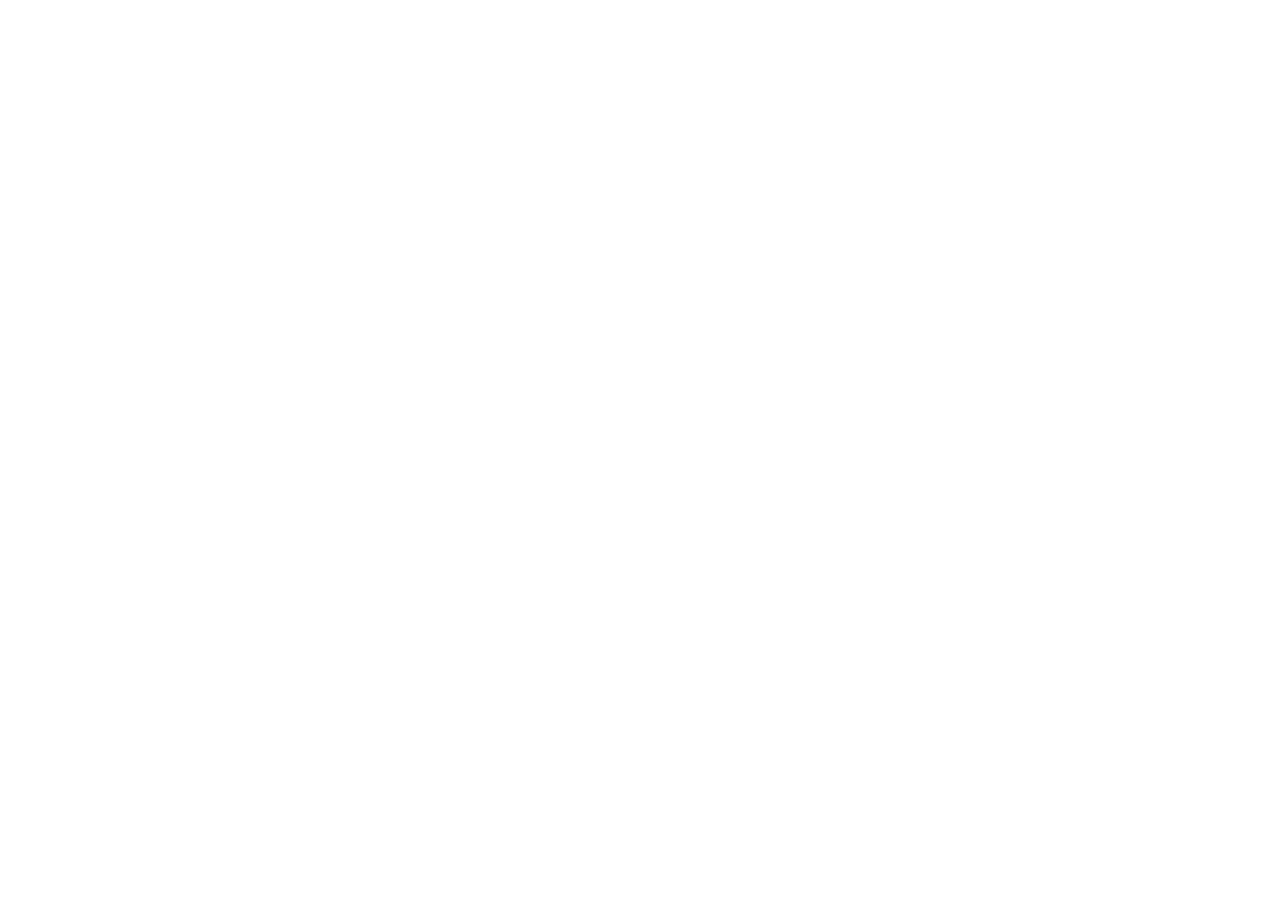
==== index.html @ 2381547c "init project" ====
<!DOCTYPE html>
<html lang="en">

<head>
    <meta charset="UTF-8">
    <meta name="viewport" content="width=device-width, initial-scale=1.0">
    <meta http-equiv="X-UA-Compatible" content="ie=edge">
    <title>Document</title>
</head>

<body>

</body>

</html>
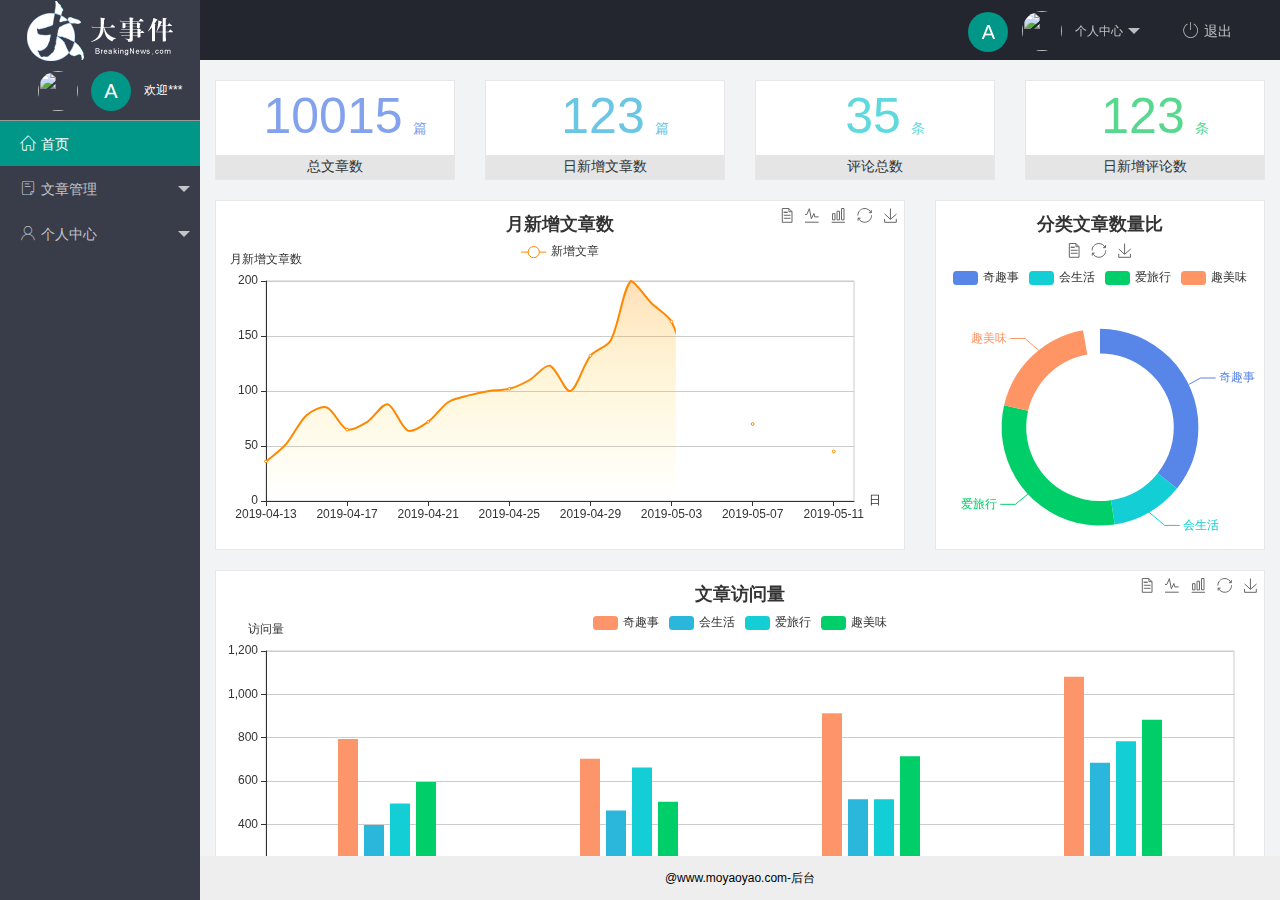
==== commit dbcacd7e: "主页功能" ====
--- a/index.html
+++ b/index.html
@@ -5,11 +5,91 @@
     <meta charset="UTF-8">
     <meta name="viewport" content="width=device-width, initial-scale=1.0">
     <meta http-equiv="X-UA-Compatible" content="ie=edge">
-    <title>Document</title>
+    <title>后台主页</title>
+    <link rel="stylesheet" href="assets/lib/layui/css/layui.css">
+    <link rel="stylesheet" href="assets/css/index.css">
+    <link rel="stylesheet" href="assets/fonts/iconfont.css">
 </head>
 
 <body>
+    <div class="layui-layout layui-layout-admin">
+        <div class="layui-header">
+            <div class="layui-logo layui-hide-xs layui-bg-black">
+                <img src="/assets/images/logo.png" " alt=" ">
+            </div>
+            <!-- 头部区域（可配合layui 已有的水平导航） -->
 
+            <ul class="layui-nav layui-layout-right ">
+                <li class="layui-nav-item layui-hide layui-show-md-inline-block ">
+                    <a href="javascript:; " class="userinfo ">
+                            <span class="text-avatar ">A</span>
+                        <img src="//tva1.sinaimg.cn/crop.0.0.118.118.180/5db11ff4gw1e77d3nqrv8j203b03cweg.jpg " class="layui-nav-img "> 个人中心
+                    </a>
+                    <dl class="layui-nav-child ">
+                        <dd><a href=" ">基本资料</a></dd>
+                        <dd><a href=" ">更换头像</a></dd>
+                        <dd><a href=" ">重置密码</a></dd>
+                    </dl>
+                </li>
+                <li class="layui-nav-item " lay-header-event="menuRight " lay-unselect>
+                    <a href="javascript:; " class="edit ">
+                        <i class="layui-icon "><span class="iconfont icon-tuichu "></span>退出</i>
+                    </a>
+                </li>
+            </ul>
+        </div>
+
+<!-- 测试 -->
+
+<!-- 结束 -->
+        <div class="layui-side layui-bg-black ">
+            <div class="layui-side-scroll ">
+                <!-- 头像区 -->
+                    <div class="userinfo ">
+                            <img src="//tva1.sinaimg.cn/crop.0.0.118.118.180/5db11ff4gw1e77d3nqrv8j203b03cweg.jpg " class="layui-nav-img "> 
+                            <span class="text-avatar ">A</span>
+                            <span id="welcome " class="welcome ">欢迎***</span>
+                        </div>
+                <!-- 左侧导航区域（可配合layui已有的垂直导航） -->
+                <ul class="layui-nav layui-nav-tree " lay-shrink="all ">
+                        <li class="layui-nav-item layui-this "><a href="/home/dashboard.html " target="fm "><span class="iconfont icon-home "></span>首页</a></li>
+                        <li class="layui-nav-item ">
+                          <a class=" " href="javascript:; "><span class="iconfont icon-16 "></span>文章管理</a>
+                          <dl class="layui-nav-child ">
+                            <dd><a href="javascript:; "><i class="layui-icon layui-icon-app "></i>文章类别</a></dd>
+                            <dd><a href="javascript:; "><i class="layui-icon layui-icon-app "></i>文章列表</a></dd>
+                            <dd><a href="javascript:; "><i class="layui-icon layui-icon-app "></i>发布文章</a></dd>
+                         
+                          </dl>
+                        </li>
+                        <li class="layui-nav-item ">
+                          <a href="javascript:; "><span class="iconfont icon-user "></span>个人中心</a>
+                          <dl class="layui-nav-child ">
+                            <dd><a href="javascript:; "><i class="layui-icon layui-icon-app "></i>基本资料</a></dd>
+                            <dd><a href="javascript:; "><i class="layui-icon layui-icon-app "></i>更换头像</a></dd>
+                            <dd><a href="javascript:; "><i class="layui-icon layui-icon-app "></i>重置密码</a></dd>
+                          </dl>
+                        </li>
+                      </ul>
+            </div>
+        </div>
+
+        <div class="layui-body ">
+            <!-- 内容主体区域 -->
+           
+            <iframe src='/home/dashboard.html' frameborder="0 " name="fm "></iframe>
+        </div>
+
+        <div class="layui-footer ">
+            <!-- 底部固定区域 -->
+           @www.moyaoyao.com-后台
+        </div>
+    </div>
+<script src="/assets/lib/layui/layui.all.js "></script>
+<script src="assets/lib/jquery.js "></script>
+<script src="/assets/js/baseAPI.js "></script>
+<script src="/assets/js/index.js "></script>
 </body>
 
+
 </html>--- a/assets/lib/layui/css/layui.css
+++ b/assets/lib/layui/css/layui.css
@@ -0,0 +1,2 @@
+/** layui-v2.5.5 MIT License By https://www.layui.com */
+ .layui-inline,img{display:inline-block;vertical-align:middle}h1,h2,h3,h4,h5,h6{font-weight:400}.layui-edge,.layui-header,.layui-inline,.layui-main{position:relative}.layui-body,.layui-edge,.layui-elip{overflow:hidden}.layui-btn,.layui-edge,.layui-inline,img{vertical-align:middle}.layui-btn,.layui-disabled,.layui-icon,.layui-unselect{-moz-user-select:none;-webkit-user-select:none;-ms-user-select:none}.layui-elip,.layui-form-checkbox span,.layui-form-pane .layui-form-label{text-overflow:ellipsis;white-space:nowrap}.layui-breadcrumb,.layui-tree-btnGroup{visibility:hidden}blockquote,body,button,dd,div,dl,dt,form,h1,h2,h3,h4,h5,h6,input,li,ol,p,pre,td,textarea,th,ul{margin:0;padding:0;-webkit-tap-highlight-color:rgba(0,0,0,0)}a:active,a:hover{outline:0}img{border:none}li{list-style:none}table{border-collapse:collapse;border-spacing:0}h4,h5,h6{font-size:100%}button,input,optgroup,option,select,textarea{font-family:inherit;font-size:inherit;font-style:inherit;font-weight:inherit;outline:0}pre{white-space:pre-wrap;white-space:-moz-pre-wrap;white-space:-pre-wrap;white-space:-o-pre-wrap;word-wrap:break-word}body{line-height:24px;font:14px Helvetica Neue,Helvetica,PingFang SC,Tahoma,Arial,sans-serif}hr{height:1px;margin:10px 0;border:0;clear:both}a{color:#333;text-decoration:none}a:hover{color:#777}a cite{font-style:normal;*cursor:pointer}.layui-border-box,.layui-border-box *{box-sizing:border-box}.layui-box,.layui-box *{box-sizing:content-box}.layui-clear{clear:both;*zoom:1}.layui-clear:after{content:'\20';clear:both;*zoom:1;display:block;height:0}.layui-inline{*display:inline;*zoom:1}.layui-edge{display:inline-block;width:0;height:0;border-width:6px;border-style:dashed;border-color:transparent}.layui-edge-top{top:-4px;border-bottom-color:#999;border-bottom-style:solid}.layui-edge-right{border-left-color:#999;border-left-style:solid}.layui-edge-bottom{top:2px;border-top-color:#999;border-top-style:solid}.layui-edge-left{border-right-color:#999;border-right-style:solid}.layui-disabled,.layui-disabled:hover{color:#d2d2d2!important;cursor:not-allowed!important}.layui-circle{border-radius:100%}.layui-show{display:block!important}.layui-hide{display:none!important}@font-face{font-family:layui-icon;src:url(../font/iconfont.eot?v=250);src:url(../font/iconfont.eot?v=250#iefix) format('embedded-opentype'),url(../font/iconfont.woff2?v=250) format('woff2'),url(../font/iconfont.woff?v=250) format('woff'),url(../font/iconfont.ttf?v=250) format('truetype'),url(../font/iconfont.svg?v=250#layui-icon) format('svg')}.layui-icon{font-family:layui-icon!important;font-size:16px;font-style:normal;-webkit-font-smoothing:antialiased;-moz-osx-font-smoothing:grayscale}.layui-icon-reply-fill:before{content:"\e611"}.layui-icon-set-fill:before{content:"\e614"}.layui-icon-menu-fill:before{content:"\e60f"}.layui-icon-search:before{content:"\e615"}.layui-icon-share:before{content:"\e641"}.layui-icon-set-sm:before{content:"\e620"}.layui-icon-engine:before{content:"\e628"}.layui-icon-close:before{content:"\1006"}.layui-icon-close-fill:before{content:"\1007"}.layui-icon-chart-screen:before{content:"\e629"}.layui-icon-star:before{content:"\e600"}.layui-icon-circle-dot:before{content:"\e617"}.layui-icon-chat:before{content:"\e606"}.layui-icon-release:before{content:"\e609"}.layui-icon-list:before{content:"\e60a"}.layui-icon-chart:before{content:"\e62c"}.layui-icon-ok-circle:before{content:"\1005"}.layui-icon-layim-theme:before{content:"\e61b"}.layui-icon-table:before{content:"\e62d"}.layui-icon-right:before{content:"\e602"}.layui-icon-left:before{content:"\e603"}.layui-icon-cart-simple:before{content:"\e698"}.layui-icon-face-cry:before{content:"\e69c"}.layui-icon-face-smile:before{content:"\e6af"}.layui-icon-survey:before{content:"\e6b2"}.layui-icon-tree:before{content:"\e62e"}.layui-icon-upload-circle:before{content:"\e62f"}.layui-icon-add-circle:before{content:"\e61f"}.layui-icon-download-circle:before{content:"\e601"}.layui-icon-templeate-1:before{content:"\e630"}.layui-icon-util:before{content:"\e631"}.layui-icon-face-surprised:before{content:"\e664"}.layui-icon-edit:before{content:"\e642"}.layui-icon-speaker:before{content:"\e645"}.layui-icon-down:before{content:"\e61a"}.layui-icon-file:before{content:"\e621"}.layui-icon-layouts:before{content:"\e632"}.layui-icon-rate-half:before{content:"\e6c9"}.layui-icon-add-circle-fine:before{content:"\e608"}.layui-icon-prev-circle:before{content:"\e633"}.layui-icon-read:before{content:"\e705"}.layui-icon-404:before{content:"\e61c"}.layui-icon-carousel:before{content:"\e634"}.layui-icon-help:before{content:"\e607"}.layui-icon-code-circle:before{content:"\e635"}.layui-icon-water:before{content:"\e636"}.layui-icon-username:before{content:"\e66f"}.layui-icon-find-fill:before{content:"\e670"}.layui-icon-about:before{content:"\e60b"}.layui-icon-location:before{content:"\e715"}.layui-icon-up:before{content:"\e619"}.layui-icon-pause:before{content:"\e651"}.layui-icon-date:before{content:"\e637"}.layui-icon-layim-uploadfile:before{content:"\e61d"}.layui-icon-delete:before{content:"\e640"}.layui-icon-play:before{content:"\e652"}.layui-icon-top:before{content:"\e604"}.layui-icon-friends:before{content:"\e612"}.layui-icon-refresh-3:before{content:"\e9aa"}.layui-icon-ok:before{content:"\e605"}.layui-icon-layer:before{content:"\e638"}.layui-icon-face-smile-fine:before{content:"\e60c"}.layui-icon-dollar:before{content:"\e659"}.layui-icon-group:before{content:"\e613"}.layui-icon-layim-download:before{content:"\e61e"}.layui-icon-picture-fine:before{content:"\e60d"}.layui-icon-link:before{content:"\e64c"}.layui-icon-diamond:before{content:"\e735"}.layui-icon-log:before{content:"\e60e"}.layui-icon-rate-solid:before{content:"\e67a"}.layui-icon-fonts-del:before{content:"\e64f"}.layui-icon-unlink:before{content:"\e64d"}.layui-icon-fonts-clear:before{content:"\e639"}.layui-icon-triangle-r:before{content:"\e623"}.layui-icon-circle:before{content:"\e63f"}.layui-icon-radio:before{content:"\e643"}.layui-icon-align-center:before{content:"\e647"}.layui-icon-align-right:before{content:"\e648"}.layui-icon-align-left:before{content:"\e649"}.layui-icon-loading-1:before{content:"\e63e"}.layui-icon-return:before{content:"\e65c"}.layui-icon-fonts-strong:before{content:"\e62b"}.layui-icon-upload:before{content:"\e67c"}.layui-icon-dialogue:before{content:"\e63a"}.layui-icon-video:before{content:"\e6ed"}.layui-icon-headset:before{content:"\e6fc"}.layui-icon-cellphone-fine:before{content:"\e63b"}.layui-icon-add-1:before{content:"\e654"}.layui-icon-face-smile-b:before{content:"\e650"}.layui-icon-fonts-html:before{content:"\e64b"}.layui-icon-form:before{content:"\e63c"}.layui-icon-cart:before{content:"\e657"}.layui-icon-camera-fill:before{content:"\e65d"}.layui-icon-tabs:before{content:"\e62a"}.layui-icon-fonts-code:before{content:"\e64e"}.layui-icon-fire:before{content:"\e756"}.layui-icon-set:before{content:"\e716"}.layui-icon-fonts-u:before{content:"\e646"}.layui-icon-triangle-d:before{content:"\e625"}.layui-icon-tips:before{content:"\e702"}.layui-icon-picture:before{content:"\e64a"}.layui-icon-more-vertical:before{content:"\e671"}.layui-icon-flag:before{content:"\e66c"}.layui-icon-loading:before{content:"\e63d"}.layui-icon-fonts-i:before{content:"\e644"}.layui-icon-refresh-1:before{content:"\e666"}.layui-icon-rmb:before{content:"\e65e"}.layui-icon-home:before{content:"\e68e"}.layui-icon-user:before{content:"\e770"}.layui-icon-notice:before{content:"\e667"}.layui-icon-login-weibo:before{content:"\e675"}.layui-icon-voice:before{content:"\e688"}.layui-icon-upload-drag:before{content:"\e681"}.layui-icon-login-qq:before{content:"\e676"}.layui-icon-snowflake:before{content:"\e6b1"}.layui-icon-file-b:before{content:"\e655"}.layui-icon-template:before{content:"\e663"}.layui-icon-auz:before{content:"\e672"}.layui-icon-console:before{content:"\e665"}.layui-icon-app:before{content:"\e653"}.layui-icon-prev:before{content:"\e65a"}.layui-icon-website:before{content:"\e7ae"}.layui-icon-next:before{content:"\e65b"}.layui-icon-component:before{content:"\e857"}.layui-icon-more:before{content:"\e65f"}.layui-icon-login-wechat:before{content:"\e677"}.layui-icon-shrink-right:before{content:"\e668"}.layui-icon-spread-left:before{content:"\e66b"}.layui-icon-camera:before{content:"\e660"}.layui-icon-note:before{content:"\e66e"}.layui-icon-refresh:before{content:"\e669"}.layui-icon-female:before{content:"\e661"}.layui-icon-male:before{content:"\e662"}.layui-icon-password:before{content:"\e673"}.layui-icon-senior:before{content:"\e674"}.layui-icon-theme:before{content:"\e66a"}.layui-icon-tread:before{content:"\e6c5"}.layui-icon-praise:before{content:"\e6c6"}.layui-icon-star-fill:before{content:"\e658"}.layui-icon-rate:before{content:"\e67b"}.layui-icon-template-1:before{content:"\e656"}.layui-icon-vercode:before{content:"\e679"}.layui-icon-cellphone:before{content:"\e678"}.layui-icon-screen-full:before{content:"\e622"}.layui-icon-screen-restore:before{content:"\e758"}.layui-icon-cols:before{content:"\e610"}.layui-icon-export:before{content:"\e67d"}.layui-icon-print:before{content:"\e66d"}.layui-icon-slider:before{content:"\e714"}.layui-icon-addition:before{content:"\e624"}.layui-icon-subtraction:before{content:"\e67e"}.layui-icon-service:before{content:"\e626"}.layui-icon-transfer:before{content:"\e691"}.layui-main{width:1140px;margin:0 auto}.layui-header{z-index:1000;height:60px}.layui-header a:hover{transition:all .5s;-webkit-transition:all .5s}.layui-side{position:fixed;left:0;top:0;bottom:0;z-index:999;width:200px;overflow-x:hidden}.layui-side-scroll{position:relative;width:220px;height:100%;overflow-x:hidden}.layui-body{position:absolute;left:200px;right:0;top:0;bottom:0;z-index:998;width:auto;overflow-y:auto;box-sizing:border-box}.layui-layout-body{overflow:hidden}.layui-layout-admin .layui-header{background-color:#23262E}.layui-layout-admin .layui-side{top:60px;width:200px;overflow-x:hidden}.layui-layout-admin .layui-body{position:fixed;top:60px;bottom:44px}.layui-layout-admin .layui-main{width:auto;margin:0 15px}.layui-layout-admin .layui-footer{position:fixed;left:200px;right:0;bottom:0;height:44px;line-height:44px;padding:0 15px;background-color:#eee}.layui-layout-admin .layui-logo{position:absolute;left:0;top:0;width:200px;height:100%;line-height:60px;text-align:center;color:#009688;font-size:16px}.layui-layout-admin .layui-header .layui-nav{background:0 0}.layui-layout-left{position:absolute!important;left:200px;top:0}.layui-layout-right{position:absolute!important;right:0;top:0}.layui-container{position:relative;margin:0 auto;padding:0 15px;box-sizing:border-box}.layui-fluid{position:relative;margin:0 auto;padding:0 15px}.layui-row:after,.layui-row:before{content:'';display:block;clear:both}.layui-col-lg1,.layui-col-lg10,.layui-col-lg11,.layui-col-lg12,.layui-col-lg2,.layui-col-lg3,.layui-col-lg4,.layui-col-lg5,.layui-col-lg6,.layui-col-lg7,.layui-col-lg8,.layui-col-lg9,.layui-col-md1,.layui-col-md10,.layui-col-md11,.layui-col-md12,.layui-col-md2,.layui-col-md3,.layui-col-md4,.layui-col-md5,.layui-col-md6,.layui-col-md7,.layui-col-md8,.layui-col-md9,.layui-col-sm1,.layui-col-sm10,.layui-col-sm11,.layui-col-sm12,.layui-col-sm2,.layui-col-sm3,.layui-col-sm4,.layui-col-sm5,.layui-col-sm6,.layui-col-sm7,.layui-col-sm8,.layui-col-sm9,.layui-col-xs1,.layui-col-xs10,.layui-col-xs11,.layui-col-xs12,.layui-col-xs2,.layui-col-xs3,.layui-col-xs4,.layui-col-xs5,.layui-col-xs6,.layui-col-xs7,.layui-col-xs8,.layui-col-xs9{position:relative;display:block;box-sizing:border-box}.layui-col-xs1,.layui-col-xs10,.layui-col-xs11,.layui-col-xs12,.layui-col-xs2,.layui-col-xs3,.layui-col-xs4,.layui-col-xs5,.layui-col-xs6,.layui-col-xs7,.layui-col-xs8,.layui-col-xs9{float:left}.layui-col-xs1{width:8.33333333%}.layui-col-xs2{width:16.66666667%}.layui-col-xs3{width:25%}.layui-col-xs4{width:33.33333333%}.layui-col-xs5{width:41.66666667%}.layui-col-xs6{width:50%}.layui-col-xs7{width:58.33333333%}.layui-col-xs8{width:66.66666667%}.layui-col-xs9{width:75%}.layui-col-xs10{width:83.33333333%}.layui-col-xs11{width:91.66666667%}.layui-col-xs12{width:100%}.layui-col-xs-offset1{margin-left:8.33333333%}.layui-col-xs-offset2{margin-left:16.66666667%}.layui-col-xs-offset3{margin-left:25%}.layui-col-xs-offset4{margin-left:33.33333333%}.layui-col-xs-offset5{margin-left:41.66666667%}.layui-col-xs-offset6{margin-left:50%}.layui-col-xs-offset7{margin-left:58.33333333%}.layui-col-xs-offset8{margin-left:66.66666667%}.layui-col-xs-offset9{margin-left:75%}.layui-col-xs-offset10{margin-left:83.33333333%}.layui-col-xs-offset11{margin-left:91.66666667%}.layui-col-xs-offset12{margin-left:100%}@media screen and (max-width:768px){.layui-hide-xs{display:none!important}.layui-show-xs-block{display:block!important}.layui-show-xs-inline{display:inline!important}.layui-show-xs-inline-block{display:inline-block!important}}@media screen and (min-width:768px){.layui-container{width:750px}.layui-hide-sm{display:none!important}.layui-show-sm-block{display:block!important}.layui-show-sm-inline{display:inline!important}.layui-show-sm-inline-block{display:inline-block!important}.layui-col-sm1,.layui-col-sm10,.layui-col-sm11,.layui-col-sm12,.layui-col-sm2,.layui-col-sm3,.layui-col-sm4,.layui-col-sm5,.layui-col-sm6,.layui-col-sm7,.layui-col-sm8,.layui-col-sm9{float:left}.layui-col-sm1{width:8.33333333%}.layui-col-sm2{width:16.66666667%}.layui-col-sm3{width:25%}.layui-col-sm4{width:33.33333333%}.layui-col-sm5{width:41.66666667%}.layui-col-sm6{width:50%}.layui-col-sm7{width:58.33333333%}.layui-col-sm8{width:66.66666667%}.layui-col-sm9{width:75%}.layui-col-sm10{width:83.33333333%}.layui-col-sm11{width:91.66666667%}.layui-col-sm12{width:100%}.layui-col-sm-offset1{margin-left:8.33333333%}.layui-col-sm-offset2{margin-left:16.66666667%}.layui-col-sm-offset3{margin-left:25%}.layui-col-sm-offset4{margin-left:33.33333333%}.layui-col-sm-offset5{margin-left:41.66666667%}.layui-col-sm-offset6{margin-left:50%}.layui-col-sm-offset7{margin-left:58.33333333%}.layui-col-sm-offset8{margin-left:66.66666667%}.layui-col-sm-offset9{margin-left:75%}.layui-col-sm-offset10{margin-left:83.33333333%}.layui-col-sm-offset11{margin-left:91.66666667%}.layui-col-sm-offset12{margin-left:100%}}@media screen and (min-width:992px){.layui-container{width:970px}.layui-hide-md{display:none!important}.layui-show-md-block{display:block!important}.layui-show-md-inline{display:inline!important}.layui-show-md-inline-block{display:inline-block!important}.layui-col-md1,.layui-col-md10,.layui-col-md11,.layui-col-md12,.layui-col-md2,.layui-col-md3,.layui-col-md4,.layui-col-md5,.layui-col-md6,.layui-col-md7,.layui-col-md8,.layui-col-md9{float:left}.layui-col-md1{width:8.33333333%}.layui-col-md2{width:16.66666667%}.layui-col-md3{width:25%}.layui-col-md4{width:33.33333333%}.layui-col-md5{width:41.66666667%}.layui-col-md6{width:50%}.layui-col-md7{width:58.33333333%}.layui-col-md8{width:66.66666667%}.layui-col-md9{width:75%}.layui-col-md10{width:83.33333333%}.layui-col-md11{width:91.66666667%}.layui-col-md12{width:100%}.layui-col-md-offset1{margin-left:8.33333333%}.layui-col-md-offset2{margin-left:16.66666667%}.layui-col-md-offset3{margin-left:25%}.layui-col-md-offset4{margin-left:33.33333333%}.layui-col-md-offset5{margin-left:41.66666667%}.layui-col-md-offset6{margin-left:50%}.layui-col-md-offset7{margin-left:58.33333333%}.layui-col-md-offset8{margin-left:66.66666667%}.layui-col-md-offset9{margin-left:75%}.layui-col-md-offset10{margin-left:83.33333333%}.layui-col-md-offset11{margin-left:91.66666667%}.layui-col-md-offset12{margin-left:100%}}@media screen and (min-width:1200px){.layui-container{width:1170px}.layui-hide-lg{display:none!important}.layui-show-lg-block{display:block!important}.layui-show-lg-inline{display:inline!important}.layui-show-lg-inline-block{display:inline-block!important}.layui-col-lg1,.layui-col-lg10,.layui-col-lg11,.layui-col-lg12,.layui-col-lg2,.layui-col-lg3,.layui-col-lg4,.layui-col-lg5,.layui-col-lg6,.layui-col-lg7,.layui-col-lg8,.layui-col-lg9{float:left}.layui-col-lg1{width:8.33333333%}.layui-col-lg2{width:16.66666667%}.layui-col-lg3{width:25%}.layui-col-lg4{width:33.33333333%}.layui-col-lg5{width:41.66666667%}.layui-col-lg6{width:50%}.layui-col-lg7{width:58.33333333%}.layui-col-lg8{width:66.66666667%}.layui-col-lg9{width:75%}.layui-col-lg10{width:83.33333333%}.layui-col-lg11{width:91.66666667%}.layui-col-lg12{width:100%}.layui-col-lg-offset1{margin-left:8.33333333%}.layui-col-lg-offset2{margin-left:16.66666667%}.layui-col-lg-offset3{margin-left:25%}.layui-col-lg-offset4{margin-left:33.33333333%}.layui-col-lg-offset5{margin-left:41.66666667%}.layui-col-lg-offset6{margin-left:50%}.layui-col-lg-offset7{margin-left:58.33333333%}.layui-col-lg-offset8{margin-left:66.66666667%}.layui-col-lg-offset9{margin-left:75%}.layui-col-lg-offset10{margin-left:83.33333333%}.layui-col-lg-offset11{margin-left:91.66666667%}.layui-col-lg-offset12{margin-left:100%}}.layui-col-space1{margin:-.5px}.layui-col-space1>*{padding:.5px}.layui-col-space3{margin:-1.5px}.layui-col-space3>*{padding:1.5px}.layui-col-space5{margin:-2.5px}.layui-col-space5>*{padding:2.5px}.layui-col-space8{margin:-3.5px}.layui-col-space8>*{padding:3.5px}.layui-col-space10{margin:-5px}.layui-col-space10>*{padding:5px}.layui-col-space12{margin:-6px}.layui-col-space12>*{padding:6px}.layui-col-space15{margin:-7.5px}.layui-col-space15>*{padding:7.5px}.layui-col-space18{margin:-9px}.layui-col-space18>*{padding:9px}.layui-col-space20{margin:-10px}.layui-col-space20>*{padding:10px}.layui-col-space22{margin:-11px}.layui-col-space22>*{padding:11px}.layui-col-space25{margin:-12.5px}.layui-col-space25>*{padding:12.5px}.layui-col-space30{margin:-15px}.layui-col-space30>*{padding:15px}.layui-btn,.layui-input,.layui-select,.layui-textarea,.layui-upload-button{outline:0;-webkit-appearance:none;transition:all .3s;-webkit-transition:all .3s;box-sizing:border-box}.layui-elem-quote{margin-bottom:10px;padding:15px;line-height:22px;border-left:5px solid #009688;border-radius:0 2px 2px 0;background-color:#f2f2f2}.layui-quote-nm{border-style:solid;border-width:1px 1px 1px 5px;background:0 0}.layui-elem-field{margin-bottom:10px;padding:0;border-width:1px;border-style:solid}.layui-elem-field legend{margin-left:20px;padding:0 10px;font-size:20px;font-weight:300}.layui-field-title{margin:10px 0 20px;border-width:1px 0 0}.layui-field-box{padding:10px 15px}.layui-field-title .layui-field-box{padding:10px 0}.layui-progress{position:relative;height:6px;border-radius:20px;background-color:#e2e2e2}.layui-progress-bar{position:absolute;left:0;top:0;width:0;max-width:100%;height:6px;border-radius:20px;text-align:right;background-color:#5FB878;transition:all .3s;-webkit-transition:all .3s}.layui-progress-big,.layui-progress-big .layui-progress-bar{height:18px;line-height:18px}.layui-progress-text{position:relative;top:-20px;line-height:18px;font-size:12px;color:#666}.layui-progress-big .layui-progress-text{position:static;padding:0 10px;color:#fff}.layui-collapse{border-width:1px;border-style:solid;border-radius:2px}.layui-colla-content,.layui-colla-item{border-top-width:1px;border-top-style:solid}.layui-colla-item:first-child{border-top:none}.layui-colla-title{position:relative;height:42px;line-height:42px;padding:0 15px 0 35px;color:#333;background-color:#f2f2f2;cursor:pointer;font-size:14px;overflow:hidden}.layui-colla-content{display:none;padding:10px 15px;line-height:22px;color:#666}.layui-colla-icon{position:absolute;left:15px;top:0;font-size:14px}.layui-card{margin-bottom:15px;border-radius:2px;background-color:#fff;box-shadow:0 1px 2px 0 rgba(0,0,0,.05)}.layui-card:last-child{margin-bottom:0}.layui-card-header{position:relative;height:42px;line-height:42px;padding:0 15px;border-bottom:1px solid #f6f6f6;color:#333;border-radius:2px 2px 0 0;font-size:14px}.layui-bg-black,.layui-bg-blue,.layui-bg-cyan,.layui-bg-green,.layui-bg-orange,.layui-bg-red{color:#fff!important}.layui-card-body{position:relative;padding:10px 15px;line-height:24px}.layui-card-body[pad15]{padding:15px}.layui-card-body[pad20]{padding:20px}.layui-card-body .layui-table{margin:5px 0}.layui-card .layui-tab{margin:0}.layui-panel-window{position:relative;padding:15px;border-radius:0;border-top:5px solid #E6E6E6;background-color:#fff}.layui-auxiliar-moving{position:fixed;left:0;right:0;top:0;bottom:0;width:100%;height:100%;background:0 0;z-index:9999999999}.layui-form-label,.layui-form-mid,.layui-form-select,.layui-input-block,.layui-input-inline,.layui-textarea{position:relative}.layui-bg-red{background-color:#FF5722!important}.layui-bg-orange{background-color:#FFB800!important}.layui-bg-green{background-color:#009688!important}.layui-bg-cyan{background-color:#2F4056!important}.layui-bg-blue{background-color:#1E9FFF!important}.layui-bg-black{background-color:#393D49!important}.layui-bg-gray{background-color:#eee!important;color:#666!important}.layui-badge-rim,.layui-colla-content,.layui-colla-item,.layui-collapse,.layui-elem-field,.layui-form-pane .layui-form-item[pane],.layui-form-pane .layui-form-label,.layui-input,.layui-layedit,.layui-layedit-tool,.layui-quote-nm,.layui-select,.layui-tab-bar,.layui-tab-card,.layui-tab-title,.layui-tab-title .layui-this:after,.layui-textarea{border-color:#e6e6e6}.layui-timeline-item:before,hr{background-color:#e6e6e6}.layui-text{line-height:22px;font-size:14px;color:#666}.layui-text h1,.layui-text h2,.layui-text h3{font-weight:500;color:#333}.layui-text h1{font-size:30px}.layui-text h2{font-size:24px}.layui-text h3{font-size:18px}.layui-text a:not(.layui-btn){color:#01AAED}.layui-text a:not(.layui-btn):hover{text-decoration:underline}.layui-text ul{padding:5px 0 5px 15px}.layui-text ul li{margin-top:5px;list-style-type:disc}.layui-text em,.layui-word-aux{color:#999!important;padding:0 5px!important}.layui-btn{display:inline-block;height:38px;line-height:38px;padding:0 18px;background-color:#009688;color:#fff;white-space:nowrap;text-align:center;font-size:14px;border:none;border-radius:2px;cursor:pointer}.layui-btn:hover{opacity:.8;filter:alpha(opacity=80);color:#fff}.layui-btn:active{opacity:1;filter:alpha(opacity=100)}.layui-btn+.layui-btn{margin-left:10px}.layui-btn-container{font-size:0}.layui-btn-container .layui-btn{margin-right:10px;margin-bottom:10px}.layui-btn-container .layui-btn+.layui-btn{margin-left:0}.layui-table .layui-btn-container .layui-btn{margin-bottom:9px}.layui-btn-radius{border-radius:100px}.layui-btn .layui-icon{margin-right:3px;font-size:18px;vertical-align:bottom;vertical-align:middle\9}.layui-btn-primary{border:1px solid #C9C9C9;background-color:#fff;color:#555}.layui-btn-primary:hover{border-color:#009688;color:#333}.layui-btn-normal{background-color:#1E9FFF}.layui-btn-warm{background-color:#FFB800}.layui-btn-danger{background-color:#FF5722}.layui-btn-checked{background-color:#5FB878}.layui-btn-disabled,.layui-btn-disabled:active,.layui-btn-disabled:hover{border:1px solid #e6e6e6;background-color:#FBFBFB;color:#C9C9C9;cursor:not-allowed;opacity:1}.layui-btn-lg{height:44px;line-height:44px;padding:0 25px;font-size:16px}.layui-btn-sm{height:30px;line-height:30px;padding:0 10px;font-size:12px}.layui-btn-sm i{font-size:16px!important}.layui-btn-xs{height:22px;line-height:22px;padding:0 5px;font-size:12px}.layui-btn-xs i{font-size:14px!important}.layui-btn-group{display:inline-block;vertical-align:middle;font-size:0}.layui-btn-group .layui-btn{margin-left:0!important;margin-right:0!important;border-left:1px solid rgba(255,255,255,.5);border-radius:0}.layui-btn-group .layui-btn-primary{border-left:none}.layui-btn-group .layui-btn-primary:hover{border-color:#C9C9C9;color:#009688}.layui-btn-group .layui-btn:first-child{border-left:none;border-radius:2px 0 0 2px}.layui-btn-group .layui-btn-primary:first-child{border-left:1px solid #c9c9c9}.layui-btn-group .layui-btn:last-child{border-radius:0 2px 2px 0}.layui-btn-group .layui-btn+.layui-btn{margin-left:0}.layui-btn-group+.layui-btn-group{margin-left:10px}.layui-btn-fluid{width:100%}.layui-input,.layui-select,.layui-textarea{height:38px;line-height:1.3;line-height:38px\9;border-width:1px;border-style:solid;background-color:#fff;border-radius:2px}.layui-input::-webkit-input-placeholder,.layui-select::-webkit-input-placeholder,.layui-textarea::-webkit-input-placeholder{line-height:1.3}.layui-input,.layui-textarea{display:block;width:100%;padding-left:10px}.layui-input:hover,.layui-textarea:hover{border-color:#D2D2D2!important}.layui-input:focus,.layui-textarea:focus{border-color:#C9C9C9!important}.layui-textarea{min-height:100px;height:auto;line-height:20px;padding:6px 10px;resize:vertical}.layui-select{padding:0 10px}.layui-form input[type=checkbox],.layui-form input[type=radio],.layui-form select{display:none}.layui-form [lay-ignore]{display:initial}.layui-form-item{margin-bottom:15px;clear:both;*zoom:1}.layui-form-item:after{content:'\20';clear:both;*zoom:1;display:block;height:0}.layui-form-label{float:left;display:block;padding:9px 15px;width:80px;font-weight:400;line-height:20px;text-align:right}.layui-form-label-col{display:block;float:none;padding:9px 0;line-height:20px;text-align:left}.layui-form-item .layui-inline{margin-bottom:5px;margin-right:10px}.layui-input-block{margin-left:110px;min-height:36px}.layui-input-inline{display:inline-block;vertical-align:middle}.layui-form-item .layui-input-inline{float:left;width:190px;margin-right:10px}.layui-form-text .layui-input-inline{width:auto}.layui-form-mid{float:left;display:block;padding:9px 0!important;line-height:20px;margin-right:10px}.layui-form-danger+.layui-form-select .layui-input,.layui-form-danger:focus{border-color:#FF5722!important}.layui-form-select .layui-input{padding-right:30px;cursor:pointer}.layui-form-select .layui-edge{position:absolute;right:10px;top:50%;margin-top:-3px;cursor:pointer;border-width:6px;border-top-color:#c2c2c2;border-top-style:solid;transition:all .3s;-webkit-transition:all .3s}.layui-form-select dl{display:none;position:absolute;left:0;top:42px;padding:5px 0;z-index:899;min-width:100%;border:1px solid #d2d2d2;max-height:300px;overflow-y:auto;background-color:#fff;border-radius:2px;box-shadow:0 2px 4px rgba(0,0,0,.12);box-sizing:border-box}.layui-form-select dl dd,.layui-form-select dl dt{padding:0 10px;line-height:36px;white-space:nowrap;overflow:hidden;text-overflow:ellipsis}.layui-form-select dl dt{font-size:12px;color:#999}.layui-form-select dl dd{cursor:pointer}.layui-form-select dl dd:hover{background-color:#f2f2f2;-webkit-transition:.5s all;transition:.5s all}.layui-form-select .layui-select-group dd{padding-left:20px}.layui-form-select dl dd.layui-select-tips{padding-left:10px!important;color:#999}.layui-form-select dl dd.layui-this{background-color:#5FB878;color:#fff}.layui-form-checkbox,.layui-form-select dl dd.layui-disabled{background-color:#fff}.layui-form-selected dl{display:block}.layui-form-checkbox,.layui-form-checkbox *,.layui-form-switch{display:inline-block;vertical-align:middle}.layui-form-selected .layui-edge{margin-top:-9px;-webkit-transform:rotate(180deg);transform:rotate(180deg);margin-top:-3px\9}:root .layui-form-selected .layui-edge{margin-top:-9px\0/IE9}.layui-form-selectup dl{top:auto;bottom:42px}.layui-select-none{margin:5px 0;text-align:center;color:#999}.layui-select-disabled .layui-disabled{border-color:#eee!important}.layui-select-disabled .layui-edge{border-top-color:#d2d2d2}.layui-form-checkbox{position:relative;height:30px;line-height:30px;margin-right:10px;padding-right:30px;cursor:pointer;font-size:0;-webkit-transition:.1s linear;transition:.1s linear;box-sizing:border-box}.layui-form-checkbox span{padding:0 10px;height:100%;font-size:14px;border-radius:2px 0 0 2px;background-color:#d2d2d2;color:#fff;overflow:hidden}.layui-form-checkbox:hover span{background-color:#c2c2c2}.layui-form-checkbox i{position:absolute;right:0;top:0;width:30px;height:28px;border:1px solid #d2d2d2;border-left:none;border-radius:0 2px 2px 0;color:#fff;font-size:20px;text-align:center}.layui-form-checkbox:hover i{border-color:#c2c2c2;color:#c2c2c2}.layui-form-checked,.layui-form-checked:hover{border-color:#5FB878}.layui-form-checked span,.layui-form-checked:hover span{background-color:#5FB878}.layui-form-checked i,.layui-form-checked:hover i{color:#5FB878}.layui-form-item .layui-form-checkbox{margin-top:4px}.layui-form-checkbox[lay-skin=primary]{height:auto!important;line-height:normal!important;min-width:18px;min-height:18px;border:none!important;margin-right:0;padding-left:28px;padding-right:0;background:0 0}.layui-form-checkbox[lay-skin=primary] span{padding-left:0;padding-right:15px;line-height:18px;background:0 0;color:#666}.layui-form-checkbox[lay-skin=primary] i{right:auto;left:0;width:16px;height:16px;line-height:16px;border:1px solid #d2d2d2;font-size:12px;border-radius:2px;background-color:#fff;-webkit-transition:.1s linear;transition:.1s linear}.layui-form-checkbox[lay-skin=primary]:hover i{border-color:#5FB878;color:#fff}.layui-form-checked[lay-skin=primary] i{border-color:#5FB878!important;background-color:#5FB878;color:#fff}.layui-checkbox-disbaled[lay-skin=primary] span{background:0 0!important;color:#c2c2c2}.layui-checkbox-disbaled[lay-skin=primary]:hover i{border-color:#d2d2d2}.layui-form-item .layui-form-checkbox[lay-skin=primary]{margin-top:10px}.layui-form-switch{position:relative;height:22px;line-height:22px;min-width:35px;padding:0 5px;margin-top:8px;border:1px solid #d2d2d2;border-radius:20px;cursor:pointer;background-color:#fff;-webkit-transition:.1s linear;transition:.1s linear}.layui-form-switch i{position:absolute;left:5px;top:3px;width:16px;height:16px;border-radius:20px;background-color:#d2d2d2;-webkit-transition:.1s linear;transition:.1s linear}.layui-form-switch em{position:relative;top:0;width:25px;margin-left:21px;padding:0!important;text-align:center!important;color:#999!important;font-style:normal!important;font-size:12px}.layui-form-onswitch{border-color:#5FB878;background-color:#5FB878}.layui-checkbox-disbaled,.layui-checkbox-disbaled i{border-color:#e2e2e2!important}.layui-form-onswitch i{left:100%;margin-left:-21px;background-color:#fff}.layui-form-onswitch em{margin-left:5px;margin-right:21px;color:#fff!important}.layui-checkbox-disbaled span{background-color:#e2e2e2!important}.layui-checkbox-disbaled:hover i{color:#fff!important}[lay-radio]{display:none}.layui-form-radio,.layui-form-radio *{display:inline-block;vertical-align:middle}.layui-form-radio{line-height:28px;margin:6px 10px 0 0;padding-right:10px;cursor:pointer;font-size:0}.layui-form-radio *{font-size:14px}.layui-form-radio>i{margin-right:8px;font-size:22px;color:#c2c2c2}.layui-form-radio>i:hover,.layui-form-radioed>i{color:#5FB878}.layui-radio-disbaled>i{color:#e2e2e2!important}.layui-form-pane .layui-form-label{width:110px;padding:8px 15px;height:38px;line-height:20px;border-width:1px;border-style:solid;border-radius:2px 0 0 2px;text-align:center;background-color:#FBFBFB;overflow:hidden;box-sizing:border-box}.layui-form-pane .layui-input-inline{margin-left:-1px}.layui-form-pane .layui-input-block{margin-left:110px;left:-1px}.layui-form-pane .layui-input{border-radius:0 2px 2px 0}.layui-form-pane .layui-form-text .layui-form-label{float:none;width:100%;border-radius:2px;box-sizing:border-box;text-align:left}.layui-form-pane .layui-form-text .layui-input-inline{display:block;margin:0;top:-1px;clear:both}.layui-form-pane .layui-form-text .layui-input-block{margin:0;left:0;top:-1px}.layui-form-pane .layui-form-text .layui-textarea{min-height:100px;border-radius:0 0 2px 2px}.layui-form-pane .layui-form-checkbox{margin:4px 0 4px 10px}.layui-form-pane .layui-form-radio,.layui-form-pane .layui-form-switch{margin-top:6px;margin-left:10px}.layui-form-pane .layui-form-item[pane]{position:relative;border-width:1px;border-style:solid}.layui-form-pane .layui-form-item[pane] .layui-form-label{position:absolute;left:0;top:0;height:100%;border-width:0 1px 0 0}.layui-form-pane .layui-form-item[pane] .layui-input-inline{margin-left:110px}@media screen and (max-width:450px){.layui-form-item .layui-form-label{text-overflow:ellipsis;overflow:hidden;white-space:nowrap}.layui-form-item .layui-inline{display:block;margin-right:0;margin-bottom:20px;clear:both}.layui-form-item .layui-inline:after{content:'\20';clear:both;display:block;height:0}.layui-form-item .layui-input-inline{display:block;float:none;left:-3px;width:auto;margin:0 0 10px 112px}.layui-form-item .layui-input-inline+.layui-form-mid{margin-left:110px;top:-5px;padding:0}.layui-form-item .layui-form-checkbox{margin-right:5px;margin-bottom:5px}}.layui-layedit{border-width:1px;border-style:solid;border-radius:2px}.layui-layedit-tool{padding:3px 5px;border-bottom-width:1px;border-bottom-style:solid;font-size:0}.layedit-tool-fixed{position:fixed;top:0;border-top:1px solid #e2e2e2}.layui-layedit-tool .layedit-tool-mid,.layui-layedit-tool .layui-icon{display:inline-block;vertical-align:middle;text-align:center;font-size:14px}.layui-layedit-tool .layui-icon{position:relative;width:32px;height:30px;line-height:30px;margin:3px 5px;color:#777;cursor:pointer;border-radius:2px}.layui-layedit-tool .layui-icon:hover{color:#393D49}.layui-layedit-tool .layui-icon:active{color:#000}.layui-layedit-tool .layedit-tool-active{background-color:#e2e2e2;color:#000}.layui-layedit-tool .layui-disabled,.layui-layedit-tool .layui-disabled:hover{color:#d2d2d2;cursor:not-allowed}.layui-layedit-tool .layedit-tool-mid{width:1px;height:18px;margin:0 10px;background-color:#d2d2d2}.layedit-tool-html{width:50px!important;font-size:30px!important}.layedit-tool-b,.layedit-tool-code,.layedit-tool-help{font-size:16px!important}.layedit-tool-d,.layedit-tool-face,.layedit-tool-image,.layedit-tool-unlink{font-size:18px!important}.layedit-tool-image input{position:absolute;font-size:0;left:0;top:0;width:100%;height:100%;opacity:.01;filter:Alpha(opacity=1);cursor:pointer}.layui-layedit-iframe iframe{display:block;width:100%}#LAY_layedit_code{overflow:hidden}.layui-laypage{display:inline-block;*display:inline;*zoom:1;vertical-align:middle;margin:10px 0;font-size:0}.layui-laypage>a:first-child,.layui-laypage>a:first-child em{border-radius:2px 0 0 2px}.layui-laypage>a:last-child,.layui-laypage>a:last-child em{border-radius:0 2px 2px 0}.layui-laypage>:first-child{margin-left:0!important}.layui-laypage>:last-child{margin-right:0!important}.layui-laypage a,.layui-laypage button,.layui-laypage input,.layui-laypage select,.layui-laypage span{border:1px solid #e2e2e2}.layui-laypage a,.layui-laypage span{display:inline-block;*display:inline;*zoom:1;vertical-align:middle;padding:0 15px;height:28px;line-height:28px;margin:0 -1px 5px 0;background-color:#fff;color:#333;font-size:12px}.layui-flow-more a *,.layui-laypage input,.layui-table-view select[lay-ignore]{display:inline-block}.layui-laypage a:hover{color:#009688}.layui-laypage em{font-style:normal}.layui-laypage .layui-laypage-spr{color:#999;font-weight:700}.layui-laypage a{text-decoration:none}.layui-laypage .layui-laypage-curr{position:relative}.layui-laypage .layui-laypage-curr em{position:relative;color:#fff}.layui-laypage .layui-laypage-curr .layui-laypage-em{position:absolute;left:-1px;top:-1px;padding:1px;width:100%;height:100%;background-color:#009688}.layui-laypage-em{border-radius:2px}.layui-laypage-next em,.layui-laypage-prev em{font-family:Sim sun;font-size:16px}.layui-laypage .layui-laypage-count,.layui-laypage .layui-laypage-limits,.layui-laypage .layui-laypage-refresh,.layui-laypage .layui-laypage-skip{margin-left:10px;margin-right:10px;padding:0;border:none}.layui-laypage .layui-laypage-limits,.layui-laypage .layui-laypage-refresh{vertical-align:top}.layui-laypage .layui-laypage-refresh i{font-size:18px;cursor:pointer}.layui-laypage select{height:22px;padding:3px;border-radius:2px;cursor:pointer}.layui-laypage .layui-laypage-skip{height:30px;line-height:30px;color:#999}.layui-laypage button,.layui-laypage input{height:30px;line-height:30px;border-radius:2px;vertical-align:top;background-color:#fff;box-sizing:border-box}.layui-laypage input{width:40px;margin:0 10px;padding:0 3px;text-align:center}.layui-laypage input:focus,.layui-laypage select:focus{border-color:#009688!important}.layui-laypage button{margin-left:10px;padding:0 10px;cursor:pointer}.layui-table,.layui-table-view{margin:10px 0}.layui-flow-more{margin:10px 0;text-align:center;color:#999;font-size:14px}.layui-flow-more a{height:32px;line-height:32px}.layui-flow-more a *{vertical-align:top}.layui-flow-more a cite{padding:0 20px;border-radius:3px;background-color:#eee;color:#333;font-style:normal}.layui-flow-more a cite:hover{opacity:.8}.layui-flow-more a i{font-size:30px;color:#737383}.layui-table{width:100%;background-color:#fff;color:#666}.layui-table tr{transition:all .3s;-webkit-transition:all .3s}.layui-table th{text-align:left;font-weight:400}.layui-table tbody tr:hover,.layui-table thead tr,.layui-table-click,.layui-table-header,.layui-table-hover,.layui-table-mend,.layui-table-patch,.layui-table-tool,.layui-table-total,.layui-table-total tr,.layui-table[lay-even] tr:nth-child(even){background-color:#f2f2f2}.layui-table td,.layui-table th,.layui-table-col-set,.layui-table-fixed-r,.layui-table-grid-down,.layui-table-header,.layui-table-page,.layui-table-tips-main,.layui-table-tool,.layui-table-total,.layui-table-view,.layui-table[lay-skin=line],.layui-table[lay-skin=row]{border-width:1px;border-style:solid;border-color:#e6e6e6}.layui-table td,.layui-table th{position:relative;padding:9px 15px;min-height:20px;line-height:20px;font-size:14px}.layui-table[lay-skin=line] td,.layui-table[lay-skin=line] th{border-width:0 0 1px}.layui-table[lay-skin=row] td,.layui-table[lay-skin=row] th{border-width:0 1px 0 0}.layui-table[lay-skin=nob] td,.layui-table[lay-skin=nob] th{border:none}.layui-table img{max-width:100px}.layui-table[lay-size=lg] td,.layui-table[lay-size=lg] th{padding:15px 30px}.layui-table-view .layui-table[lay-size=lg] .layui-table-cell{height:40px;line-height:40px}.layui-table[lay-size=sm] td,.layui-table[lay-size=sm] th{font-size:12px;padding:5px 10px}.layui-table-view .layui-table[lay-size=sm] .layui-table-cell{height:20px;line-height:20px}.layui-table[lay-data]{display:none}.layui-table-box{position:relative;overflow:hidden}.layui-table-view .layui-table{position:relative;width:auto;margin:0}.layui-table-view .layui-table[lay-skin=line]{border-width:0 1px 0 0}.layui-table-view .layui-table[lay-skin=row]{border-width:0 0 1px}.layui-table-view .layui-table td,.layui-table-view .layui-table th{padding:5px 0;border-top:none;border-left:none}.layui-table-view .layui-table th.layui-unselect .layui-table-cell span{cursor:pointer}.layui-table-view .layui-table td{cursor:default}.layui-table-view .layui-table td[data-edit=text]{cursor:text}.layui-table-view .layui-form-checkbox[lay-skin=primary] i{width:18px;height:18px}.layui-table-view .layui-form-radio{line-height:0;padding:0}.layui-table-view .layui-form-radio>i{margin:0;font-size:20px}.layui-table-init{position:absolute;left:0;top:0;width:100%;height:100%;text-align:center;z-index:110}.layui-table-init .layui-icon{position:absolute;left:50%;top:50%;margin:-15px 0 0 -15px;font-size:30px;color:#c2c2c2}.layui-table-header{border-width:0 0 1px;overflow:hidden}.layui-table-header .layui-table{margin-bottom:-1px}.layui-table-tool .layui-inline[lay-event]{position:relative;width:26px;height:26px;padding:5px;line-height:16px;margin-right:10px;text-align:center;color:#333;border:1px solid #ccc;cursor:pointer;-webkit-transition:.5s all;transition:.5s all}.layui-table-tool .layui-inline[lay-event]:hover{border:1px solid #999}.layui-table-tool-temp{padding-right:120px}.layui-table-tool-self{position:absolute;right:17px;top:10px}.layui-table-tool .layui-table-tool-self .layui-inline[lay-event]{margin:0 0 0 10px}.layui-table-tool-panel{position:absolute;top:29px;left:-1px;padding:5px 0;min-width:150px;min-height:40px;border:1px solid #d2d2d2;text-align:left;overflow-y:auto;background-color:#fff;box-shadow:0 2px 4px rgba(0,0,0,.12)}.layui-table-cell,.layui-table-tool-panel li{overflow:hidden;text-overflow:ellipsis;white-space:nowrap}.layui-table-tool-panel li{padding:0 10px;line-height:30px;-webkit-transition:.5s all;transition:.5s all}.layui-table-tool-panel li .layui-form-checkbox[lay-skin=primary]{width:100%;padding-left:28px}.layui-table-tool-panel li:hover{background-color:#f2f2f2}.layui-table-tool-panel li .layui-form-checkbox[lay-skin=primary] i{position:absolute;left:0;top:0}.layui-table-tool-panel li .layui-form-checkbox[lay-skin=primary] span{padding:0}.layui-table-tool .layui-table-tool-self .layui-table-tool-panel{left:auto;right:-1px}.layui-table-col-set{position:absolute;right:0;top:0;width:20px;height:100%;border-width:0 0 0 1px;background-color:#fff}.layui-table-sort{width:10px;height:20px;margin-left:5px;cursor:pointer!important}.layui-table-sort .layui-edge{position:absolute;left:5px;border-width:5px}.layui-table-sort .layui-table-sort-asc{top:3px;border-top:none;border-bottom-style:solid;border-bottom-color:#b2b2b2}.layui-table-sort .layui-table-sort-asc:hover{border-bottom-color:#666}.layui-table-sort .layui-table-sort-desc{bottom:5px;border-bottom:none;border-top-style:solid;border-top-color:#b2b2b2}.layui-table-sort .layui-table-sort-desc:hover{border-top-color:#666}.layui-table-sort[lay-sort=asc] .layui-table-sort-asc{border-bottom-color:#000}.layui-table-sort[lay-sort=desc] .layui-table-sort-desc{border-top-color:#000}.layui-table-cell{height:28px;line-height:28px;padding:0 15px;position:relative;box-sizing:border-box}.layui-table-cell .layui-form-checkbox[lay-skin=primary]{top:-1px;padding:0}.layui-table-cell .layui-table-link{color:#01AAED}.laytable-cell-checkbox,.laytable-cell-numbers,.laytable-cell-radio,.laytable-cell-space{padding:0;text-align:center}.layui-table-body{position:relative;overflow:auto;margin-right:-1px;margin-bottom:-1px}.layui-table-body .layui-none{line-height:26px;padding:15px;text-align:center;color:#999}.layui-table-fixed{position:absolute;left:0;top:0;z-index:101}.layui-table-fixed .layui-table-body{overflow:hidden}.layui-table-fixed-l{box-shadow:0 -1px 8px rgba(0,0,0,.08)}.layui-table-fixed-r{left:auto;right:-1px;border-width:0 0 0 1px;box-shadow:-1px 0 8px rgba(0,0,0,.08)}.layui-table-fixed-r .layui-table-header{position:relative;overflow:visible}.layui-table-mend{position:absolute;right:-49px;top:0;height:100%;width:50px}.layui-table-tool{position:relative;z-index:890;width:100%;min-height:50px;line-height:30px;padding:10px 15px;border-width:0 0 1px}.layui-table-tool .layui-btn-container{margin-bottom:-10px}.layui-table-page,.layui-table-total{border-width:1px 0 0;margin-bottom:-1px;overflow:hidden}.layui-table-page{position:relative;width:100%;padding:7px 7px 0;height:41px;font-size:12px;white-space:nowrap}.layui-table-page>div{height:26px}.layui-table-page .layui-laypage{margin:0}.layui-table-page .layui-laypage a,.layui-table-page .layui-laypage span{height:26px;line-height:26px;margin-bottom:10px;border:none;background:0 0}.layui-table-page .layui-laypage a,.layui-table-page .layui-laypage span.layui-laypage-curr{padding:0 12px}.layui-table-page .layui-laypage span{margin-left:0;padding:0}.layui-table-page .layui-laypage .layui-laypage-prev{margin-left:-7px!important}.layui-table-page .layui-laypage .layui-laypage-curr .layui-laypage-em{left:0;top:0;padding:0}.layui-table-page .layui-laypage button,.layui-table-page .layui-laypage input{height:26px;line-height:26px}.layui-table-page .layui-laypage input{width:40px}.layui-table-page .layui-laypage button{padding:0 10px}.layui-table-page select{height:18px}.layui-table-patch .layui-table-cell{padding:0;width:30px}.layui-table-edit{position:absolute;left:0;top:0;width:100%;height:100%;padding:0 14px 1px;border-radius:0;box-shadow:1px 1px 20px rgba(0,0,0,.15)}.layui-table-edit:focus{border-color:#5FB878!important}select.layui-table-edit{padding:0 0 0 10px;border-color:#C9C9C9}.layui-table-view .layui-form-checkbox,.layui-table-view .layui-form-radio,.layui-table-view .layui-form-switch{top:0;margin:0;box-sizing:content-box}.layui-table-view .layui-form-checkbox{top:-1px;height:26px;line-height:26px}.layui-table-view .layui-form-checkbox i{height:26px}.layui-table-grid .layui-table-cell{overflow:visible}.layui-table-grid-down{position:absolute;top:0;right:0;width:26px;height:100%;padding:5px 0;border-width:0 0 0 1px;text-align:center;background-color:#fff;color:#999;cursor:pointer}.layui-table-grid-down .layui-icon{position:absolute;top:50%;left:50%;margin:-8px 0 0 -8px}.layui-table-grid-down:hover{background-color:#fbfbfb}body .layui-table-tips .layui-layer-content{background:0 0;padding:0;box-shadow:0 1px 6px rgba(0,0,0,.12)}.layui-table-tips-main{margin:-44px 0 0 -1px;max-height:150px;padding:8px 15px;font-size:14px;overflow-y:scroll;background-color:#fff;color:#666}.layui-table-tips-c{position:absolute;right:-3px;top:-13px;width:20px;height:20px;padding:3px;cursor:pointer;background-color:#666;border-radius:50%;color:#fff}.layui-table-tips-c:hover{background-color:#777}.layui-table-tips-c:before{position:relative;right:-2px}.layui-upload-file{display:none!important;opacity:.01;filter:Alpha(opacity=1)}.layui-upload-drag,.layui-upload-form,.layui-upload-wrap{display:inline-block}.layui-upload-list{margin:10px 0}.layui-upload-choose{padding:0 10px;color:#999}.layui-upload-drag{position:relative;padding:30px;border:1px dashed #e2e2e2;background-color:#fff;text-align:center;cursor:pointer;color:#999}.layui-upload-drag .layui-icon{font-size:50px;color:#009688}.layui-upload-drag[lay-over]{border-color:#009688}.layui-upload-iframe{position:absolute;width:0;height:0;border:0;visibility:hidden}.layui-upload-wrap{position:relative;vertical-align:middle}.layui-upload-wrap .layui-upload-file{display:block!important;position:absolute;left:0;top:0;z-index:10;font-size:100px;width:100%;height:100%;opacity:.01;filter:Alpha(opacity=1);cursor:pointer}.layui-transfer-active,.layui-transfer-box{display:inline-block;vertical-align:middle}.layui-transfer-box,.layui-transfer-header,.layui-transfer-search{border-width:0;border-style:solid;border-color:#e6e6e6}.layui-transfer-box{position:relative;border-width:1px;width:200px;height:360px;border-radius:2px;background-color:#fff}.layui-transfer-box .layui-form-checkbox{width:100%;margin:0!important}.layui-transfer-header{height:38px;line-height:38px;padding:0 10px;border-bottom-width:1px}.layui-transfer-search{position:relative;padding:10px;border-bottom-width:1px}.layui-transfer-search .layui-input{height:32px;padding-left:30px;font-size:12px}.layui-transfer-search .layui-icon-search{position:absolute;left:20px;top:50%;margin-top:-8px;color:#666}.layui-transfer-active{margin:0 15px}.layui-transfer-active .layui-btn{display:block;margin:0;padding:0 15px;background-color:#5FB878;border-color:#5FB878;color:#fff}.layui-transfer-active .layui-btn-disabled{background-color:#FBFBFB;border-color:#e6e6e6;color:#C9C9C9}.layui-transfer-active .layui-btn:first-child{margin-bottom:15px}.layui-transfer-active .layui-btn .layui-icon{margin:0;font-size:14px!important}.layui-transfer-data{padding:5px 0;overflow:auto}.layui-transfer-data li{height:32px;line-height:32px;padding:0 10px}.layui-transfer-data li:hover{background-color:#f2f2f2;transition:.5s all}.layui-transfer-data .layui-none{padding:15px 10px;text-align:center;color:#999}.layui-nav{position:relative;padding:0 20px;background-color:#393D49;color:#fff;border-radius:2px;font-size:0;box-sizing:border-box}.layui-nav *{font-size:14px}.layui-nav .layui-nav-item{position:relative;display:inline-block;*display:inline;*zoom:1;vertical-align:middle;line-height:60px}.layui-nav .layui-nav-item a{display:block;padding:0 20px;color:#fff;color:rgba(255,255,255,.7);transition:all .3s;-webkit-transition:all .3s}.layui-nav .layui-this:after,.layui-nav-bar,.layui-nav-tree .layui-nav-itemed:after{position:absolute;left:0;top:0;width:0;height:5px;background-color:#5FB878;transition:all .2s;-webkit-transition:all .2s}.layui-nav-bar{z-index:1000}.layui-nav .layui-nav-item a:hover,.layui-nav .layui-this a{color:#fff}.layui-nav .layui-this:after{content:'';top:auto;bottom:0;width:100%}.layui-nav-img{width:30px;height:30px;margin-right:10px;border-radius:50%}.layui-nav .layui-nav-more{content:'';width:0;height:0;border-style:solid dashed dashed;border-color:#fff transparent transparent;overflow:hidden;cursor:pointer;transition:all .2s;-webkit-transition:all .2s;position:absolute;top:50%;right:3px;margin-top:-3px;border-width:6px;border-top-color:rgba(255,255,255,.7)}.layui-nav .layui-nav-mored,.layui-nav-itemed>a .layui-nav-more{margin-top:-9px;border-style:dashed dashed solid;border-color:transparent transparent #fff}.layui-nav-child{display:none;position:absolute;left:0;top:65px;min-width:100%;line-height:36px;padding:5px 0;box-shadow:0 2px 4px rgba(0,0,0,.12);border:1px solid #d2d2d2;background-color:#fff;z-index:100;border-radius:2px;white-space:nowrap}.layui-nav .layui-nav-child a{color:#333}.layui-nav .layui-nav-child a:hover{background-color:#f2f2f2;color:#000}.layui-nav-child dd{position:relative}.layui-nav .layui-nav-child dd.layui-this a,.layui-nav-child dd.layui-this{background-color:#5FB878;color:#fff}.layui-nav-child dd.layui-this:after{display:none}.layui-nav-tree{width:200px;padding:0}.layui-nav-tree .layui-nav-item{display:block;width:100%;line-height:45px}.layui-nav-tree .layui-nav-item a{position:relative;height:45px;line-height:45px;text-overflow:ellipsis;overflow:hidden;white-space:nowrap}.layui-nav-tree .layui-nav-item a:hover{background-color:#4E5465}.layui-nav-tree .layui-nav-bar{width:5px;height:0;background-color:#009688}.layui-nav-tree .layui-nav-child dd.layui-this,.layui-nav-tree .layui-nav-child dd.layui-this a,.layui-nav-tree .layui-this,.layui-nav-tree .layui-this>a,.layui-nav-tree .layui-this>a:hover{background-color:#009688;color:#fff}.layui-nav-tree .layui-this:after{display:none}.layui-nav-itemed>a,.layui-nav-tree .layui-nav-title a,.layui-nav-tree .layui-nav-title a:hover{color:#fff!important}.layui-nav-tree .layui-nav-child{position:relative;z-index:0;top:0;border:none;box-shadow:none}.layui-nav-tree .layui-nav-child a{height:40px;line-height:40px;color:#fff;color:rgba(255,255,255,.7)}.layui-nav-tree .layui-nav-child,.layui-nav-tree .layui-nav-child a:hover{background:0 0;color:#fff}.layui-nav-tree .layui-nav-more{right:10px}.layui-nav-itemed>.layui-nav-child{display:block;padding:0;background-color:rgba(0,0,0,.3)!important}.layui-nav-itemed>.layui-nav-child>.layui-this>.layui-nav-child{display:block}.layui-nav-side{position:fixed;top:0;bottom:0;left:0;overflow-x:hidden;z-index:999}.layui-bg-blue .layui-nav-bar,.layui-bg-blue .layui-nav-itemed:after,.layui-bg-blue .layui-this:after{background-color:#93D1FF}.layui-bg-blue .layui-nav-child dd.layui-this{background-color:#1E9FFF}.layui-bg-blue .layui-nav-itemed>a,.layui-nav-tree.layui-bg-blue .layui-nav-title a,.layui-nav-tree.layui-bg-blue .layui-nav-title a:hover{background-color:#007DDB!important}.layui-breadcrumb{font-size:0}.layui-breadcrumb>*{font-size:14px}.layui-breadcrumb a{color:#999!important}.layui-breadcrumb a:hover{color:#5FB878!important}.layui-breadcrumb a cite{color:#666;font-style:normal}.layui-breadcrumb span[lay-separator]{margin:0 10px;color:#999}.layui-tab{margin:10px 0;text-align:left!important}.layui-tab[overflow]>.layui-tab-title{overflow:hidden}.layui-tab-title{position:relative;left:0;height:40px;white-space:nowrap;font-size:0;border-bottom-width:1px;border-bottom-style:solid;transition:all .2s;-webkit-transition:all .2s}.layui-tab-title li{display:inline-block;*display:inline;*zoom:1;vertical-align:middle;font-size:14px;transition:all .2s;-webkit-transition:all .2s;position:relative;line-height:40px;min-width:65px;padding:0 15px;text-align:center;cursor:pointer}.layui-tab-title li a{display:block}.layui-tab-title .layui-this{color:#000}.layui-tab-title .layui-this:after{position:absolute;left:0;top:0;content:'';width:100%;height:41px;border-width:1px;border-style:solid;border-bottom-color:#fff;border-radius:2px 2px 0 0;box-sizing:border-box;pointer-events:none}.layui-tab-bar{position:absolute;right:0;top:0;z-index:10;width:30px;height:39px;line-height:39px;border-width:1px;border-style:solid;border-radius:2px;text-align:center;background-color:#fff;cursor:pointer}.layui-tab-bar .layui-icon{position:relative;display:inline-block;top:3px;transition:all .3s;-webkit-transition:all .3s}.layui-tab-item{display:none}.layui-tab-more{padding-right:30px;height:auto!important;white-space:normal!important}.layui-tab-more li.layui-this:after{border-bottom-color:#e2e2e2;border-radius:2px}.layui-tab-more .layui-tab-bar .layui-icon{top:-2px;top:3px\9;-webkit-transform:rotate(180deg);transform:rotate(180deg)}:root .layui-tab-more .layui-tab-bar .layui-icon{top:-2px\0/IE9}.layui-tab-content{padding:10px}.layui-tab-title li .layui-tab-close{position:relative;display:inline-block;width:18px;height:18px;line-height:20px;margin-left:8px;top:1px;text-align:center;font-size:14px;color:#c2c2c2;transition:all .2s;-webkit-transition:all .2s}.layui-tab-title li .layui-tab-close:hover{border-radius:2px;background-color:#FF5722;color:#fff}.layui-tab-brief>.layui-tab-title .layui-this{color:#009688}.layui-tab-brief>.layui-tab-more li.layui-this:after,.layui-tab-brief>.layui-tab-title .layui-this:after{border:none;border-radius:0;border-bottom:2px solid #5FB878}.layui-tab-brief[overflow]>.layui-tab-title .layui-this:after{top:-1px}.layui-tab-card{border-width:1px;border-style:solid;border-radius:2px;box-shadow:0 2px 5px 0 rgba(0,0,0,.1)}.layui-tab-card>.layui-tab-title{background-color:#f2f2f2}.layui-tab-card>.layui-tab-title li{margin-right:-1px;margin-left:-1px}.layui-tab-card>.layui-tab-title .layui-this{background-color:#fff}.layui-tab-card>.layui-tab-title .layui-this:after{border-top:none;border-width:1px;border-bottom-color:#fff}.layui-tab-card>.layui-tab-title .layui-tab-bar{height:40px;line-height:40px;border-radius:0;border-top:none;border-right:none}.layui-tab-card>.layui-tab-more .layui-this{background:0 0;color:#5FB878}.layui-tab-card>.layui-tab-more .layui-this:after{border:none}.layui-timeline{padding-left:5px}.layui-timeline-item{position:relative;padding-bottom:20px}.layui-timeline-axis{position:absolute;left:-5px;top:0;z-index:10;width:20px;height:20px;line-height:20px;background-color:#fff;color:#5FB878;border-radius:50%;text-align:center;cursor:pointer}.layui-timeline-axis:hover{color:#FF5722}.layui-timeline-item:before{content:'';position:absolute;left:5px;top:0;z-index:0;width:1px;height:100%}.layui-timeline-item:last-child:before{display:none}.layui-timeline-item:first-child:before{display:block}.layui-timeline-content{padding-left:25px}.layui-timeline-title{position:relative;margin-bottom:10px}.layui-badge,.layui-badge-dot,.layui-badge-rim{position:relative;display:inline-block;padding:0 6px;font-size:12px;text-align:center;background-color:#FF5722;color:#fff;border-radius:2px}.layui-badge{height:18px;line-height:18px}.layui-badge-dot{width:8px;height:8px;padding:0;border-radius:50%}.layui-badge-rim{height:18px;line-height:18px;border-width:1px;border-style:solid;background-color:#fff;color:#666}.layui-btn .layui-badge,.layui-btn .layui-badge-dot{margin-left:5px}.layui-nav .layui-badge,.layui-nav .layui-badge-dot{position:absolute;top:50%;margin:-8px 6px 0}.layui-tab-title .layui-badge,.layui-tab-title .layui-badge-dot{left:5px;top:-2px}.layui-carousel{position:relative;left:0;top:0;background-color:#f8f8f8}.layui-carousel>[carousel-item]{position:relative;width:100%;height:100%;overflow:hidden}.layui-carousel>[carousel-item]:before{position:absolute;content:'\e63d';left:50%;top:50%;width:100px;line-height:20px;margin:-10px 0 0 -50px;text-align:center;color:#c2c2c2;font-family:layui-icon!important;font-size:30px;font-style:normal;-webkit-font-smoothing:antialiased;-moz-osx-font-smoothing:grayscale}.layui-carousel>[carousel-item]>*{display:none;position:absolute;left:0;top:0;width:100%;height:100%;background-color:#f8f8f8;transition-duration:.3s;-webkit-transition-duration:.3s}.layui-carousel-updown>*{-webkit-transition:.3s ease-in-out up;transition:.3s ease-in-out up}.layui-carousel-arrow{display:none\9;opacity:0;position:absolute;left:10px;top:50%;margin-top:-18px;width:36px;height:36px;line-height:36px;text-align:center;font-size:20px;border:0;border-radius:50%;background-color:rgba(0,0,0,.2);color:#fff;-webkit-transition-duration:.3s;transition-duration:.3s;cursor:pointer}.layui-carousel-arrow[lay-type=add]{left:auto!important;right:10px}.layui-carousel:hover .layui-carousel-arrow[lay-type=add],.layui-carousel[lay-arrow=always] .layui-carousel-arrow[lay-type=add]{right:20px}.layui-carousel[lay-arrow=always] .layui-carousel-arrow{opacity:1;left:20px}.layui-carousel[lay-arrow=none] .layui-carousel-arrow{display:none}.layui-carousel-arrow:hover,.layui-carousel-ind ul:hover{background-color:rgba(0,0,0,.35)}.layui-carousel:hover .layui-carousel-arrow{display:block\9;opacity:1;left:20px}.layui-carousel-ind{position:relative;top:-35px;width:100%;line-height:0!important;text-align:center;font-size:0}.layui-carousel[lay-indicator=outside]{margin-bottom:30px}.layui-carousel[lay-indicator=outside] .layui-carousel-ind{top:10px}.layui-carousel[lay-indicator=outside] .layui-carousel-ind ul{background-color:rgba(0,0,0,.5)}.layui-carousel[lay-indicator=none] .layui-carousel-ind{display:none}.layui-carousel-ind ul{display:inline-block;padding:5px;background-color:rgba(0,0,0,.2);border-radius:10px;-webkit-transition-duration:.3s;transition-duration:.3s}.layui-carousel-ind li{display:inline-block;width:10px;height:10px;margin:0 3px;font-size:14px;background-color:#e2e2e2;background-color:rgba(255,255,255,.5);border-radius:50%;cursor:pointer;-webkit-transition-duration:.3s;transition-duration:.3s}.layui-carousel-ind li:hover{background-color:rgba(255,255,255,.7)}.layui-carousel-ind li.layui-this{background-color:#fff}.layui-carousel>[carousel-item]>.layui-carousel-next,.layui-carousel>[carousel-item]>.layui-carousel-prev,.layui-carousel>[carousel-item]>.layui-this{display:block}.layui-carousel>[carousel-item]>.layui-this{left:0}.layui-carousel>[carousel-item]>.layui-carousel-prev{left:-100%}.layui-carousel>[carousel-item]>.layui-carousel-next{left:100%}.layui-carousel>[carousel-item]>.layui-carousel-next.layui-carousel-left,.layui-carousel>[carousel-item]>.layui-carousel-prev.layui-carousel-right{left:0}.layui-carousel>[carousel-item]>.layui-this.layui-carousel-left{left:-100%}.layui-carousel>[carousel-item]>.layui-this.layui-carousel-right{left:100%}.layui-carousel[lay-anim=updown] .layui-carousel-arrow{left:50%!important;top:20px;margin:0 0 0 -18px}.layui-carousel[lay-anim=updown]>[carousel-item]>*,.layui-carousel[lay-anim=fade]>[carousel-item]>*{left:0!important}.layui-carousel[lay-anim=updown] .layui-carousel-arrow[lay-type=add]{top:auto!important;bottom:20px}.layui-carousel[lay-anim=updown] .layui-carousel-ind{position:absolute;top:50%;right:20px;width:auto;height:auto}.layui-carousel[lay-anim=updown] .layui-carousel-ind ul{padding:3px 5px}.layui-carousel[lay-anim=updown] .layui-carousel-ind li{display:block;margin:6px 0}.layui-carousel[lay-anim=updown]>[carousel-item]>.layui-this{top:0}.layui-carousel[lay-anim=updown]>[carousel-item]>.layui-carousel-prev{top:-100%}.layui-carousel[lay-anim=updown]>[carousel-item]>.layui-carousel-next{top:100%}.layui-carousel[lay-anim=updown]>[carousel-item]>.layui-carousel-next.layui-carousel-left,.layui-carousel[lay-anim=updown]>[carousel-item]>.layui-carousel-prev.layui-carousel-right{top:0}.layui-carousel[lay-anim=updown]>[carousel-item]>.layui-this.layui-carousel-left{top:-100%}.layui-carousel[lay-anim=updown]>[carousel-item]>.layui-this.layui-carousel-right{top:100%}.layui-carousel[lay-anim=fade]>[carousel-item]>.layui-carousel-next,.layui-carousel[lay-anim=fade]>[carousel-item]>.layui-carousel-prev{opacity:0}.layui-carousel[lay-anim=fade]>[carousel-item]>.layui-carousel-next.layui-carousel-left,.layui-carousel[lay-anim=fade]>[carousel-item]>.layui-carousel-prev.layui-carousel-right{opacity:1}.layui-carousel[lay-anim=fade]>[carousel-item]>.layui-this.layui-carousel-left,.layui-carousel[lay-anim=fade]>[carousel-item]>.layui-this.layui-carousel-right{opacity:0}.layui-fixbar{position:fixed;right:15px;bottom:15px;z-index:999999}.layui-fixbar li{width:50px;height:50px;line-height:50px;margin-bottom:1px;text-align:center;cursor:pointer;font-size:30px;background-color:#9F9F9F;color:#fff;border-radius:2px;opacity:.95}.layui-fixbar li:hover{opacity:.85}.layui-fixbar li:active{opacity:1}.layui-fixbar .layui-fixbar-top{display:none;font-size:40px}body .layui-util-face{border:none;background:0 0}body .layui-util-face .layui-layer-content{padding:0;background-color:#fff;color:#666;box-shadow:none}.layui-util-face .layui-layer-TipsG{display:none}.layui-util-face ul{position:relative;width:372px;padding:10px;border:1px solid #D9D9D9;background-color:#fff;box-shadow:0 0 20px rgba(0,0,0,.2)}.layui-util-face ul li{cursor:pointer;float:left;border:1px solid #e8e8e8;height:22px;width:26px;overflow:hidden;margin:-1px 0 0 -1px;padding:4px 2px;text-align:center}.layui-util-face ul li:hover{position:relative;z-index:2;border:1px solid #eb7350;background:#fff9ec}.layui-code{position:relative;margin:10px 0;padding:15px;line-height:20px;border:1px solid #ddd;border-left-width:6px;background-color:#F2F2F2;color:#333;font-family:Courier New;font-size:12px}.layui-rate,.layui-rate *{display:inline-block;vertical-align:middle}.layui-rate{padding:10px 5px 10px 0;font-size:0}.layui-rate li i.layui-icon{font-size:20px;color:#FFB800;margin-right:5px;transition:all .3s;-webkit-transition:all .3s}.layui-rate li i:hover{cursor:pointer;transform:scale(1.12);-webkit-transform:scale(1.12)}.layui-rate[readonly] li i:hover{cursor:default;transform:scale(1)}.layui-colorpicker{width:26px;height:26px;border:1px solid #e6e6e6;padding:5px;border-radius:2px;line-height:24px;display:inline-block;cursor:pointer;transition:all .3s;-webkit-transition:all .3s}.layui-colorpicker:hover{border-color:#d2d2d2}.layui-colorpicker.layui-colorpicker-lg{width:34px;height:34px;line-height:32px}.layui-colorpicker.layui-colorpicker-sm{width:24px;height:24px;line-height:22px}.layui-colorpicker.layui-colorpicker-xs{width:22px;height:22px;line-height:20px}.layui-colorpicker-trigger-bgcolor{display:block;background:url([data-uri]);border-radius:2px}.layui-colorpicker-trigger-span{display:block;height:100%;box-sizing:border-box;border:1px solid rgba(0,0,0,.15);border-radius:2px;text-align:center}.layui-colorpicker-trigger-i{display:inline-block;color:#FFF;font-size:12px}.layui-colorpicker-trigger-i.layui-icon-close{color:#999}.layui-colorpicker-main{position:absolute;z-index:66666666;width:280px;padding:7px;background:#FFF;border:1px solid #d2d2d2;border-radius:2px;box-shadow:0 2px 4px rgba(0,0,0,.12)}.layui-colorpicker-main-wrapper{height:180px;position:relative}.layui-colorpicker-basis{width:260px;height:100%;position:relative}.layui-colorpicker-basis-white{width:100%;height:100%;position:absolute;top:0;left:0;background:linear-gradient(90deg,#FFF,hsla(0,0%,100%,0))}.layui-colorpicker-basis-black{width:100%;height:100%;position:absolute;top:0;left:0;background:linear-gradient(0deg,#000,transparent)}.layui-colorpicker-basis-cursor{width:10px;height:10px;border:1px solid #FFF;border-radius:50%;position:absolute;top:-3px;right:-3px;cursor:pointer}.layui-colorpicker-side{position:absolute;top:0;right:0;width:12px;height:100%;background:linear-gradient(red,#FF0,#0F0,#0FF,#00F,#F0F,red)}.layui-colorpicker-side-slider{width:100%;height:5px;box-shadow:0 0 1px #888;box-sizing:border-box;background:#FFF;border-radius:1px;border:1px solid #f0f0f0;cursor:pointer;position:absolute;left:0}.layui-colorpicker-main-alpha{display:none;height:12px;margin-top:7px;background:url([data-uri])}.layui-colorpicker-alpha-bgcolor{height:100%;position:relative}.layui-colorpicker-alpha-slider{width:5px;height:100%;box-shadow:0 0 1px #888;box-sizing:border-box;background:#FFF;border-radius:1px;border:1px solid #f0f0f0;cursor:pointer;position:absolute;top:0}.layui-colorpicker-main-pre{padding-top:7px;font-size:0}.layui-colorpicker-pre{width:20px;height:20px;border-radius:2px;display:inline-block;margin-left:6px;margin-bottom:7px;cursor:pointer}.layui-colorpicker-pre:nth-child(11n+1){margin-left:0}.layui-colorpicker-pre-isalpha{background:url([data-uri])}.layui-colorpicker-pre.layui-this{box-shadow:0 0 3px 2px rgba(0,0,0,.15)}.layui-colorpicker-pre>div{height:100%;border-radius:2px}.layui-colorpicker-main-input{text-align:right;padding-top:7px}.layui-colorpicker-main-input .layui-btn-container .layui-btn{margin:0 0 0 10px}.layui-colorpicker-main-input div.layui-inline{float:left;margin-right:10px;font-size:14px}.layui-colorpicker-main-input input.layui-input{width:150px;height:30px;color:#666}.layui-slider{height:4px;background:#e2e2e2;border-radius:3px;position:relative;cursor:pointer}.layui-slider-bar{border-radius:3px;position:absolute;height:100%}.layui-slider-step{position:absolute;top:0;width:4px;height:4px;border-radius:50%;background:#FFF;-webkit-transform:translateX(-50%);transform:translateX(-50%)}.layui-slider-wrap{width:36px;height:36px;position:absolute;top:-16px;-webkit-transform:translateX(-50%);transform:translateX(-50%);z-index:10;text-align:center}.layui-slider-wrap-btn{width:12px;height:12px;border-radius:50%;background:#FFF;display:inline-block;vertical-align:middle;cursor:pointer;transition:.3s}.layui-slider-wrap:after{content:"";height:100%;display:inline-block;vertical-align:middle}.layui-slider-wrap-btn.layui-slider-hover,.layui-slider-wrap-btn:hover{transform:scale(1.2)}.layui-slider-wrap-btn.layui-disabled:hover{transform:scale(1)!important}.layui-slider-tips{position:absolute;top:-42px;z-index:66666666;white-space:nowrap;display:none;-webkit-transform:translateX(-50%);transform:translateX(-50%);color:#FFF;background:#000;border-radius:3px;height:25px;line-height:25px;padding:0 10px}.layui-slider-tips:after{content:'';position:absolute;bottom:-12px;left:50%;margin-left:-6px;width:0;height:0;border-width:6px;border-style:solid;border-color:#000 transparent transparent}.layui-slider-input{width:70px;height:32px;border:1px solid #e6e6e6;border-radius:3px;font-size:16px;line-height:32px;position:absolute;right:0;top:-15px}.layui-slider-input-btn{display:none;position:absolute;top:0;right:0;width:20px;height:100%;border-left:1px solid #d2d2d2}.layui-slider-input-btn i{cursor:pointer;position:absolute;right:0;bottom:0;width:20px;height:50%;font-size:12px;line-height:16px;text-align:center;color:#999}.layui-slider-input-btn i:first-child{top:0;border-bottom:1px solid #d2d2d2}.layui-slider-input-txt{height:100%;font-size:14px}.layui-slider-input-txt input{height:100%;border:none}.layui-slider-input-btn i:hover{color:#009688}.layui-slider-vertical{width:4px;margin-left:34px}.layui-slider-vertical .layui-slider-bar{width:4px}.layui-slider-vertical .layui-slider-step{top:auto;left:0;-webkit-transform:translateY(50%);transform:translateY(50%)}.layui-slider-vertical .layui-slider-wrap{top:auto;left:-16px;-webkit-transform:translateY(50%);transform:translateY(50%)}.layui-slider-vertical .layui-slider-tips{top:auto;left:2px}@media \0screen{.layui-slider-wrap-btn{margin-left:-20px}.layui-slider-vertical .layui-slider-wrap-btn{margin-left:0;margin-bottom:-20px}.layui-slider-vertical .layui-slider-tips{margin-left:-8px}.layui-slider>span{margin-left:8px}}.layui-tree{line-height:22px}.layui-tree .layui-form-checkbox{margin:0!important}.layui-tree-set{width:100%;position:relative}.layui-tree-pack{display:none;padding-left:20px;position:relative}.layui-tree-iconClick,.layui-tree-main{display:inline-block;vertical-align:middle}.layui-tree-line .layui-tree-pack{padding-left:27px}.layui-tree-line .layui-tree-set .layui-tree-set:after{content:'';position:absolute;top:14px;left:-9px;width:17px;height:0;border-top:1px dotted #c0c4cc}.layui-tree-entry{position:relative;padding:3px 0;height:20px;white-space:nowrap}.layui-tree-entry:hover{background-color:#eee}.layui-tree-line .layui-tree-entry:hover{background-color:rgba(0,0,0,0)}.layui-tree-line .layui-tree-entry:hover .layui-tree-txt{color:#999;text-decoration:underline;transition:.3s}.layui-tree-main{cursor:pointer;padding-right:10px}.layui-tree-line .layui-tree-set:before{content:'';position:absolute;top:0;left:-9px;width:0;height:100%;border-left:1px dotted #c0c4cc}.layui-tree-line .layui-tree-set.layui-tree-setLineShort:before{height:13px}.layui-tree-line .layui-tree-set.layui-tree-setHide:before{height:0}.layui-tree-iconClick{position:relative;height:20px;line-height:20px;margin:0 10px;color:#c0c4cc}.layui-tree-icon{height:12px;line-height:12px;width:12px;text-align:center;border:1px solid #c0c4cc}.layui-tree-iconClick .layui-icon{font-size:18px}.layui-tree-icon .layui-icon{font-size:12px;color:#666}.layui-tree-iconArrow{padding:0 5px}.layui-tree-iconArrow:after{content:'';position:absolute;left:4px;top:3px;z-index:100;width:0;height:0;border-width:5px;border-style:solid;border-color:transparent transparent transparent #c0c4cc;transition:.5s}.layui-tree-btnGroup,.layui-tree-editInput{position:relative;vertical-align:middle;display:inline-block}.layui-tree-spread>.layui-tree-entry>.layui-tree-iconClick>.layui-tree-iconArrow:after{transform:rotate(90deg) translate(3px,4px)}.layui-tree-txt{display:inline-block;vertical-align:middle;color:#555}.layui-tree-search{margin-bottom:15px;color:#666}.layui-tree-btnGroup .layui-icon{display:inline-block;vertical-align:middle;padding:0 2px;cursor:pointer}.layui-tree-btnGroup .layui-icon:hover{color:#999;transition:.3s}.layui-tree-entry:hover .layui-tree-btnGroup{visibility:visible}.layui-tree-editInput{height:20px;line-height:20px;padding:0 3px;border:none;background-color:rgba(0,0,0,.05)}.layui-tree-emptyText{text-align:center;color:#999}.layui-anim{-webkit-animation-duration:.3s;animation-duration:.3s;-webkit-animation-fill-mode:both;animation-fill-mode:both}.layui-anim.layui-icon{display:inline-block}.layui-anim-loop{-webkit-animation-iteration-count:infinite;animation-iteration-count:infinite}.layui-trans,.layui-trans a{transition:all .3s;-webkit-transition:all .3s}@-webkit-keyframes layui-rotate{from{-webkit-transform:rotate(0)}to{-webkit-transform:rotate(360deg)}}@keyframes layui-rotate{from{transform:rotate(0)}to{transform:rotate(360deg)}}.layui-anim-rotate{-webkit-animation-name:layui-rotate;animation-name:layui-rotate;-webkit-animation-duration:1s;animation-duration:1s;-webkit-animation-timing-function:linear;animation-timing-function:linear}@-webkit-keyframes layui-up{from{-webkit-transform:translate3d(0,100%,0);opacity:.3}to{-webkit-transform:translate3d(0,0,0);opacity:1}}@keyframes layui-up{from{transform:translate3d(0,100%,0);opacity:.3}to{transform:translate3d(0,0,0);opacity:1}}.layui-anim-up{-webkit-animation-name:layui-up;animation-name:layui-up}@-webkit-keyframes layui-upbit{from{-webkit-transform:translate3d(0,30px,0);opacity:.3}to{-webkit-transform:translate3d(0,0,0);opacity:1}}@keyframes layui-upbit{from{transform:translate3d(0,30px,0);opacity:.3}to{transform:translate3d(0,0,0);opacity:1}}.layui-anim-upbit{-webkit-animation-name:layui-upbit;animation-name:layui-upbit}@-webkit-keyframes layui-scale{0%{opacity:.3;-webkit-transform:scale(.5)}100%{opacity:1;-webkit-transform:scale(1)}}@keyframes layui-scale{0%{opacity:.3;-ms-transform:scale(.5);transform:scale(.5)}100%{opacity:1;-ms-transform:scale(1);transform:scale(1)}}.layui-anim-scale{-webkit-animation-name:layui-scale;animation-name:layui-scale}@-webkit-keyframes layui-scale-spring{0%{opacity:.5;-webkit-transform:scale(.5)}80%{opacity:.8;-webkit-transform:scale(1.1)}100%{opacity:1;-webkit-transform:scale(1)}}@keyframes layui-scale-spring{0%{opacity:.5;transform:scale(.5)}80%{opacity:.8;transform:scale(1.1)}100%{opacity:1;transform:scale(1)}}.layui-anim-scaleSpring{-webkit-animation-name:layui-scale-spring;animation-name:layui-scale-spring}@-webkit-keyframes layui-fadein{0%{opacity:0}100%{opacity:1}}@keyframes layui-fadein{0%{opacity:0}100%{opacity:1}}.layui-anim-fadein{-webkit-animation-name:layui-fadein;animation-name:layui-fadein}@-webkit-keyframes layui-fadeout{0%{opacity:1}100%{opacity:0}}@keyframes layui-fadeout{0%{opacity:1}100%{opacity:0}}.layui-anim-fadeout{-webkit-animation-name:layui-fadeout;animation-name:layui-fadeout}--- a/assets/css/index.css
+++ b/assets/css/index.css
@@ -0,0 +1,54 @@
+.layui-footer {
+    text-align: center;
+    font-size: 12px;
+}
+
+.iconfont {
+    margin-right: 5px
+}
+
+.layui-icon {
+    margin-left: 20px;
+    margin-right: 8px;
+}
+
+iframe {
+    width: 100%;
+    height: 100%;
+}
+
+.layui-body {
+    overflow: hidden;
+}
+
+.userinfo {
+    height: 60px;
+    line-height: 60px;
+    text-align: center;
+    font-size: 12px;
+    user-select: none;
+}
+
+.layui-side-scroll .userinfo {
+    border-bottom: 1px solid #999;
+}
+
+.layui-nav-img {
+    width: 40px;
+    height: 40px;
+}
+
+.text-avatar {
+    display: inline-block;
+    width: 40px;
+    height: 40px;
+    line-height: 40px;
+    text-align: center;
+    background-color: #009688;
+    border-radius: 50%;
+    font-size: 20px;
+    color: #fff;
+    position: relative;
+    top: 4px;
+    margin-right: 10px
+}--- a/assets/fonts/iconfont.css
+++ b/assets/fonts/iconfont.css
@@ -0,0 +1,37 @@
+@font-face {font-family: "iconfont";
+  src: url('iconfont.eot?t=1576139966484'); /* IE9 */
+  src: url('iconfont.eot?t=1576139966484#iefix') format('embedded-opentype'), /* IE6-IE8 */
+  url('[data-uri]') format('woff2'),
+  url('iconfont.woff?t=1576139966484') format('woff'),
+  url('iconfont.ttf?t=1576139966484') format('truetype'), /* chrome, firefox, opera, Safari, Android, iOS 4.2+ */
+  url('iconfont.svg?t=1576139966484#iconfont') format('svg'); /* iOS 4.1- */
+}
+
+.iconfont {
+  font-family: "iconfont" !important;
+  font-size: 16px;
+  font-style: normal;
+  -webkit-font-smoothing: antialiased;
+  -moz-osx-font-smoothing: grayscale;
+}
+
+.icon-home:before {
+  content: "\e6a9";
+}
+
+.icon-user:before {
+  content: "\e614";
+}
+
+.icon-pinglun:before {
+  content: "\e616";
+}
+
+.icon-tuichu:before {
+  content: "\e865";
+}
+
+.icon-16:before {
+  content: "\e615";
+}
+
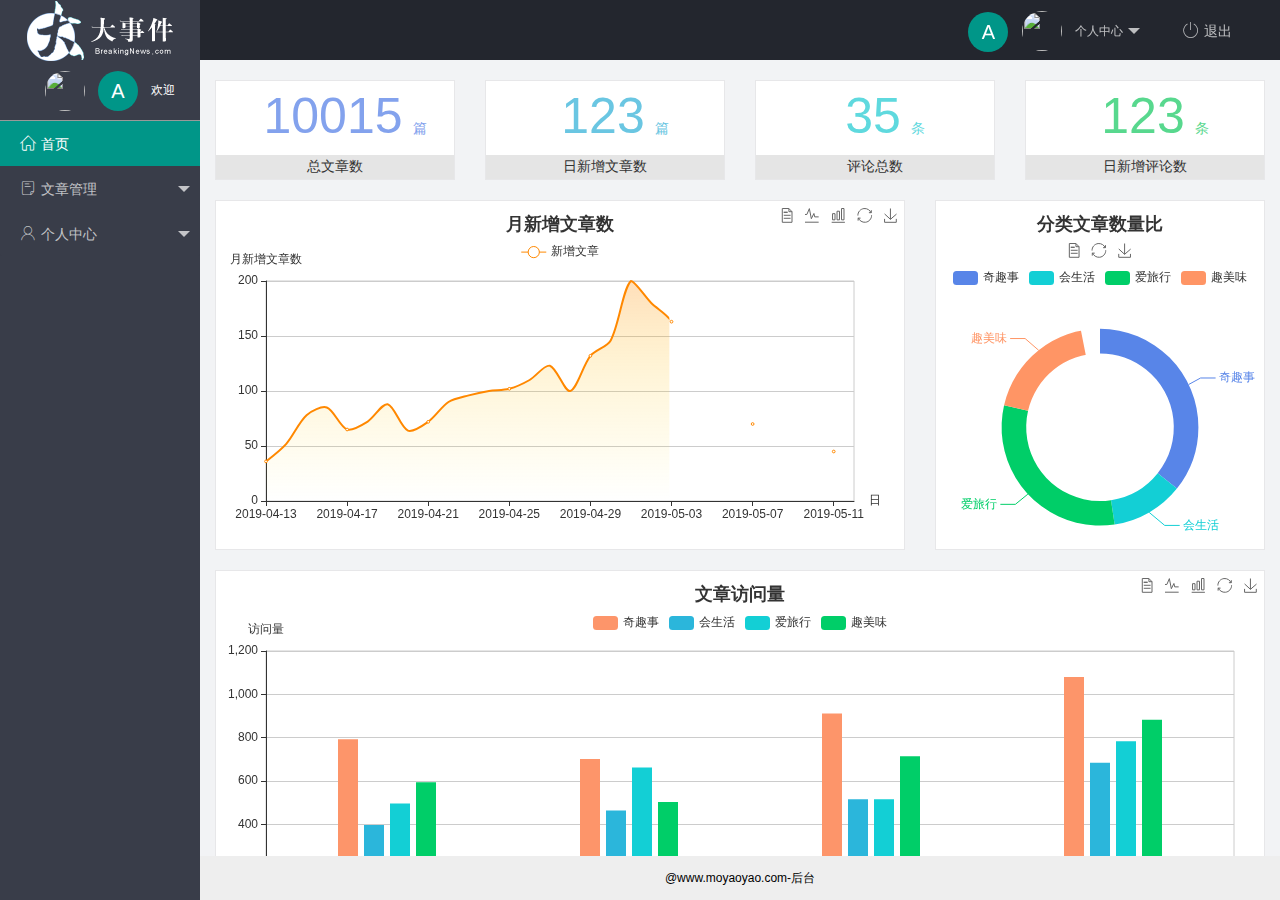
==== commit 9b97e544: "主页功能" ====
--- a/index.html
+++ b/index.html
@@ -48,7 +48,7 @@
                     <div class="userinfo ">
                             <img src="//tva1.sinaimg.cn/crop.0.0.118.118.180/5db11ff4gw1e77d3nqrv8j203b03cweg.jpg " class="layui-nav-img "> 
                             <span class="text-avatar ">A</span>
-                            <span id="welcome " class="welcome ">欢迎***</span>
+                            <span id="welcome " class="welcome ">欢迎</span>
                         </div>
                 <!-- 左侧导航区域（可配合layui已有的垂直导航） -->
                 <ul class="layui-nav layui-nav-tree " lay-shrink="all ">
--- a/assets/css/index.css
+++ b/assets/css/index.css
@@ -50,5 +50,5 @@
     color: #fff;
     position: relative;
     top: 4px;
-    margin-right: 10px
+    margin-right: 10px;
 }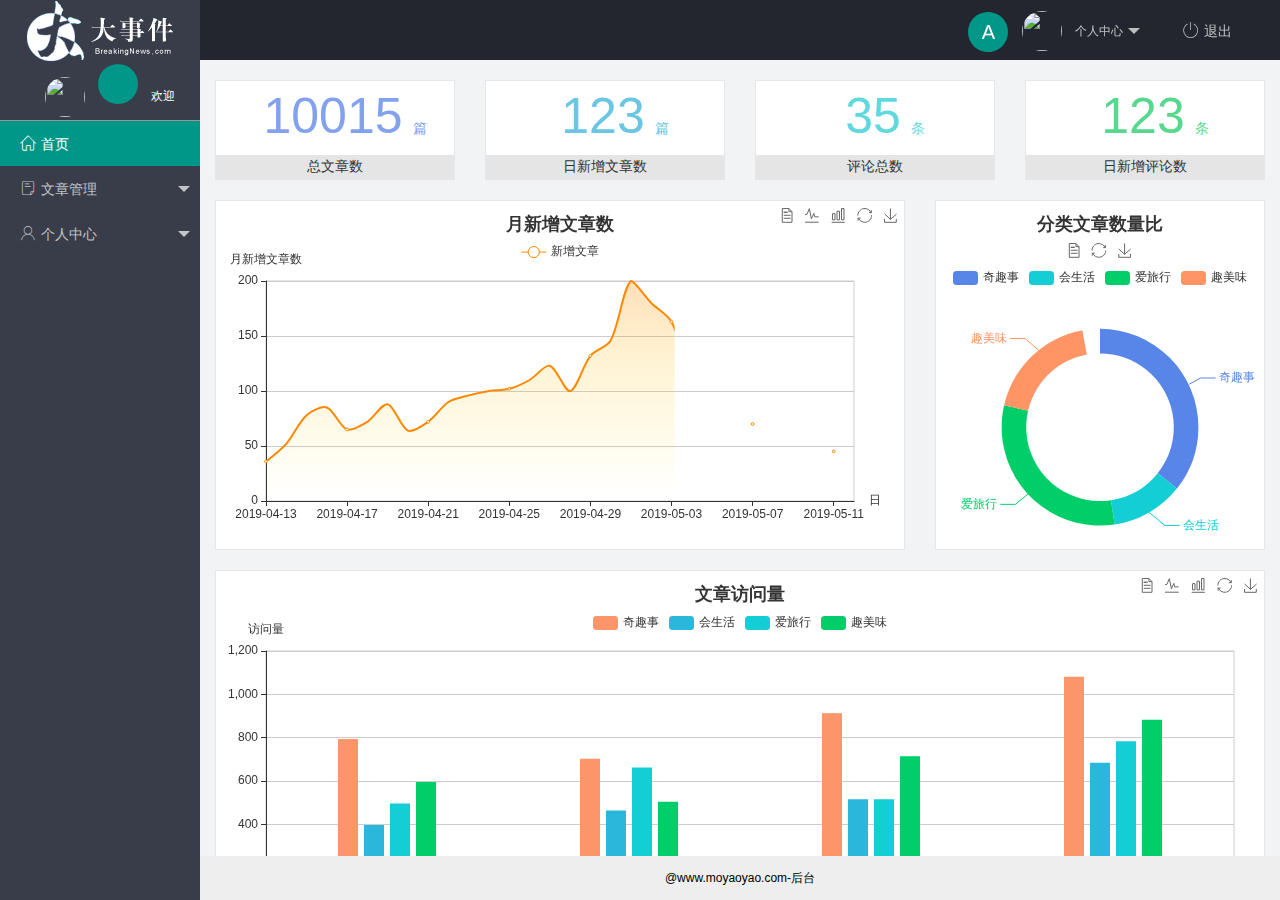
==== commit 6eeb4189: "个人中心功能" ====
--- a/index.html
+++ b/index.html
@@ -26,9 +26,9 @@
                         <img src="//tva1.sinaimg.cn/crop.0.0.118.118.180/5db11ff4gw1e77d3nqrv8j203b03cweg.jpg " class="layui-nav-img "> 个人中心
                     </a>
                     <dl class="layui-nav-child ">
-                        <dd><a href=" ">基本资料</a></dd>
-                        <dd><a href=" ">更换头像</a></dd>
-                        <dd><a href=" ">重置密码</a></dd>
+                        <dd><a href="/user/user.html " target="fm ">基本资料</a></dd>
+                        <dd><a href="/user/user_avatar.html " target="fm ">更换头像</a></dd>
+                        <dd><a href="/user/user_psd.html " target="fm ">重置密码</a></dd>
                     </dl>
                 </li>
                 <li class="layui-nav-item " lay-header-event="menuRight " lay-unselect>
@@ -47,8 +47,8 @@
                 <!-- 头像区 -->
                     <div class="userinfo ">
                             <img src="//tva1.sinaimg.cn/crop.0.0.118.118.180/5db11ff4gw1e77d3nqrv8j203b03cweg.jpg " class="layui-nav-img "> 
-                            <span class="text-avatar ">A</span>
-                            <span id="welcome " class="welcome ">欢迎</span>
+                            <span class="text-avatar "></span>
+                            <span id="welcome " class="welcome " >欢迎</span>
                         </div>
                 <!-- 左侧导航区域（可配合layui已有的垂直导航） -->
                 <ul class="layui-nav layui-nav-tree " lay-shrink="all ">
@@ -65,30 +65,31 @@
                         <li class="layui-nav-item ">
                           <a href="javascript:; "><span class="iconfont icon-user "></span>个人中心</a>
                           <dl class="layui-nav-child ">
-                            <dd><a href="javascript:; "><i class="layui-icon layui-icon-app "></i>基本资料</a></dd>
-                            <dd><a href="javascript:; "><i class="layui-icon layui-icon-app "></i>更换头像</a></dd>
-                            <dd><a href="javascript:; "><i class="layui-icon layui-icon-app "></i>重置密码</a></dd>
-                          </dl>
-                        </li>
-                      </ul>
+                            <dd><a href="/user/user.html " target="fm "><i class="layui-icon layui-icon-app "></i>基本资料</a></dd>
+                            <dd><a href="/user/user_avatar.html " target="fm "><i class="layui-icon layui-icon-app "></i>更换头像</a>
+                </dd>
+                <dd><a href="/user/user_psd.html " target="fm "><i class="layui-icon layui-icon-app "></i>重置密码</a></dd>
+                </dl>
+                </li>
+                </ul>
             </div>
         </div>
 
         <div class="layui-body ">
             <!-- 内容主体区域 -->
-           
+
             <iframe src='/home/dashboard.html' frameborder="0 " name="fm "></iframe>
         </div>
 
         <div class="layui-footer ">
             <!-- 底部固定区域 -->
-           @www.moyaoyao.com-后台
+            @www.moyaoyao.com-后台
         </div>
     </div>
-<script src="/assets/lib/layui/layui.all.js "></script>
-<script src="assets/lib/jquery.js "></script>
-<script src="/assets/js/baseAPI.js "></script>
-<script src="/assets/js/index.js "></script>
+    <script src="/assets/lib/layui/layui.all.js "></script>
+    <script src="assets/lib/jquery.js "></script>
+    <script src="/assets/js/baseAPI.js "></script>
+    <script src="/assets/js/index.js "></script>
 </body>
 
 
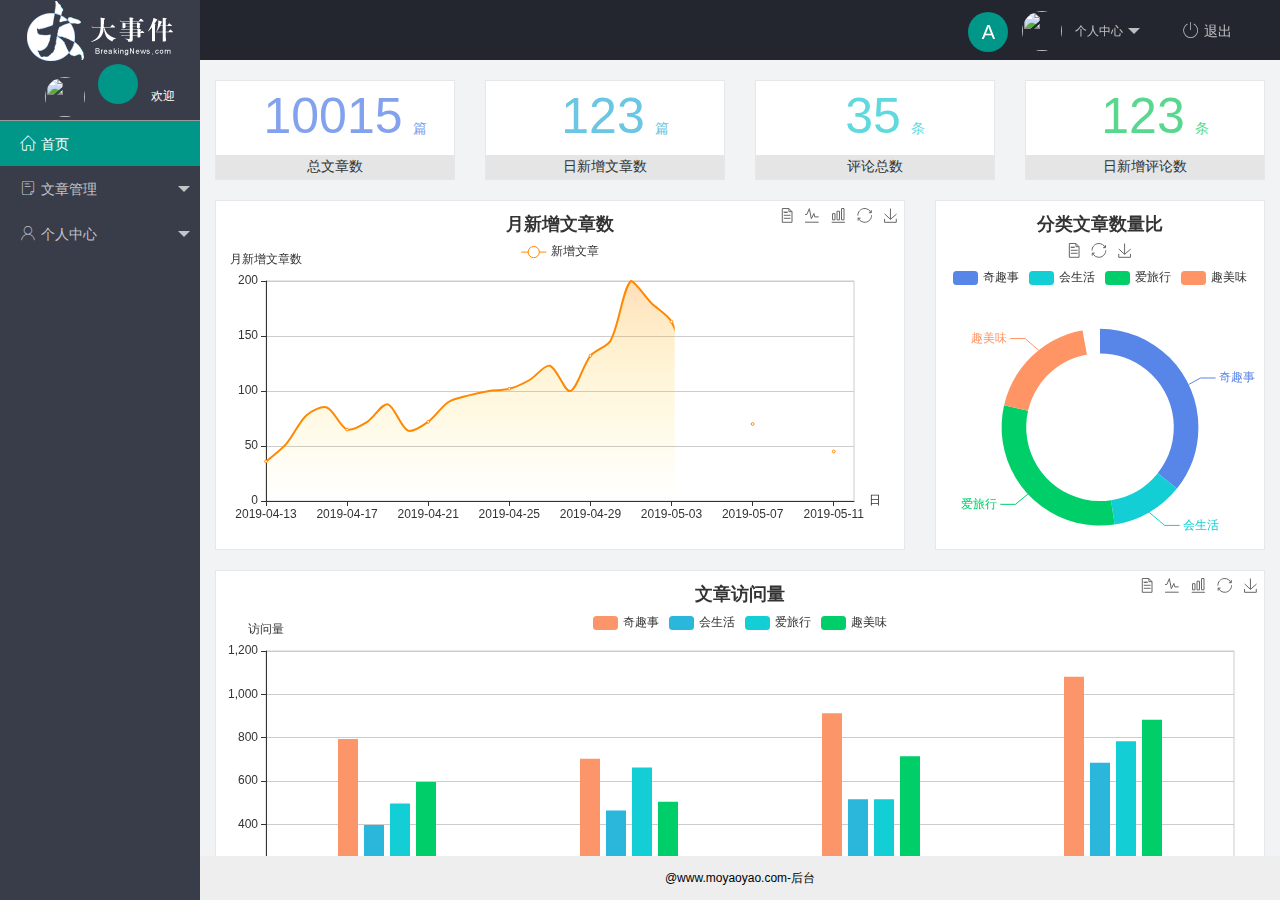
==== commit 2c176b1f: "文章管理功能" ====
--- a/index.html
+++ b/index.html
@@ -56,9 +56,9 @@
                         <li class="layui-nav-item ">
                           <a class=" " href="javascript:; "><span class="iconfont icon-16 "></span>文章管理</a>
                           <dl class="layui-nav-child ">
-                            <dd><a href="javascript:; "><i class="layui-icon layui-icon-app "></i>文章类别</a></dd>
-                            <dd><a href="javascript:; "><i class="layui-icon layui-icon-app "></i>文章列表</a></dd>
-                            <dd><a href="javascript:; "><i class="layui-icon layui-icon-app "></i>发布文章</a></dd>
+                            <dd><a href="/article/article_cale.html " target="fm "><i class="layui-icon layui-icon-app "></i>文章类别</a></dd>
+                            <dd><a href="/article/article_list.html " target="fm "><i class="layui-icon layui-icon-app "></i>文章列表</a></dd>
+                            <dd><a href="/article//artcle_pub.html " target="fm "><i class="layui-icon layui-icon-app "></i>发布文章</a></dd>
                          
                           </dl>
                         </li>
